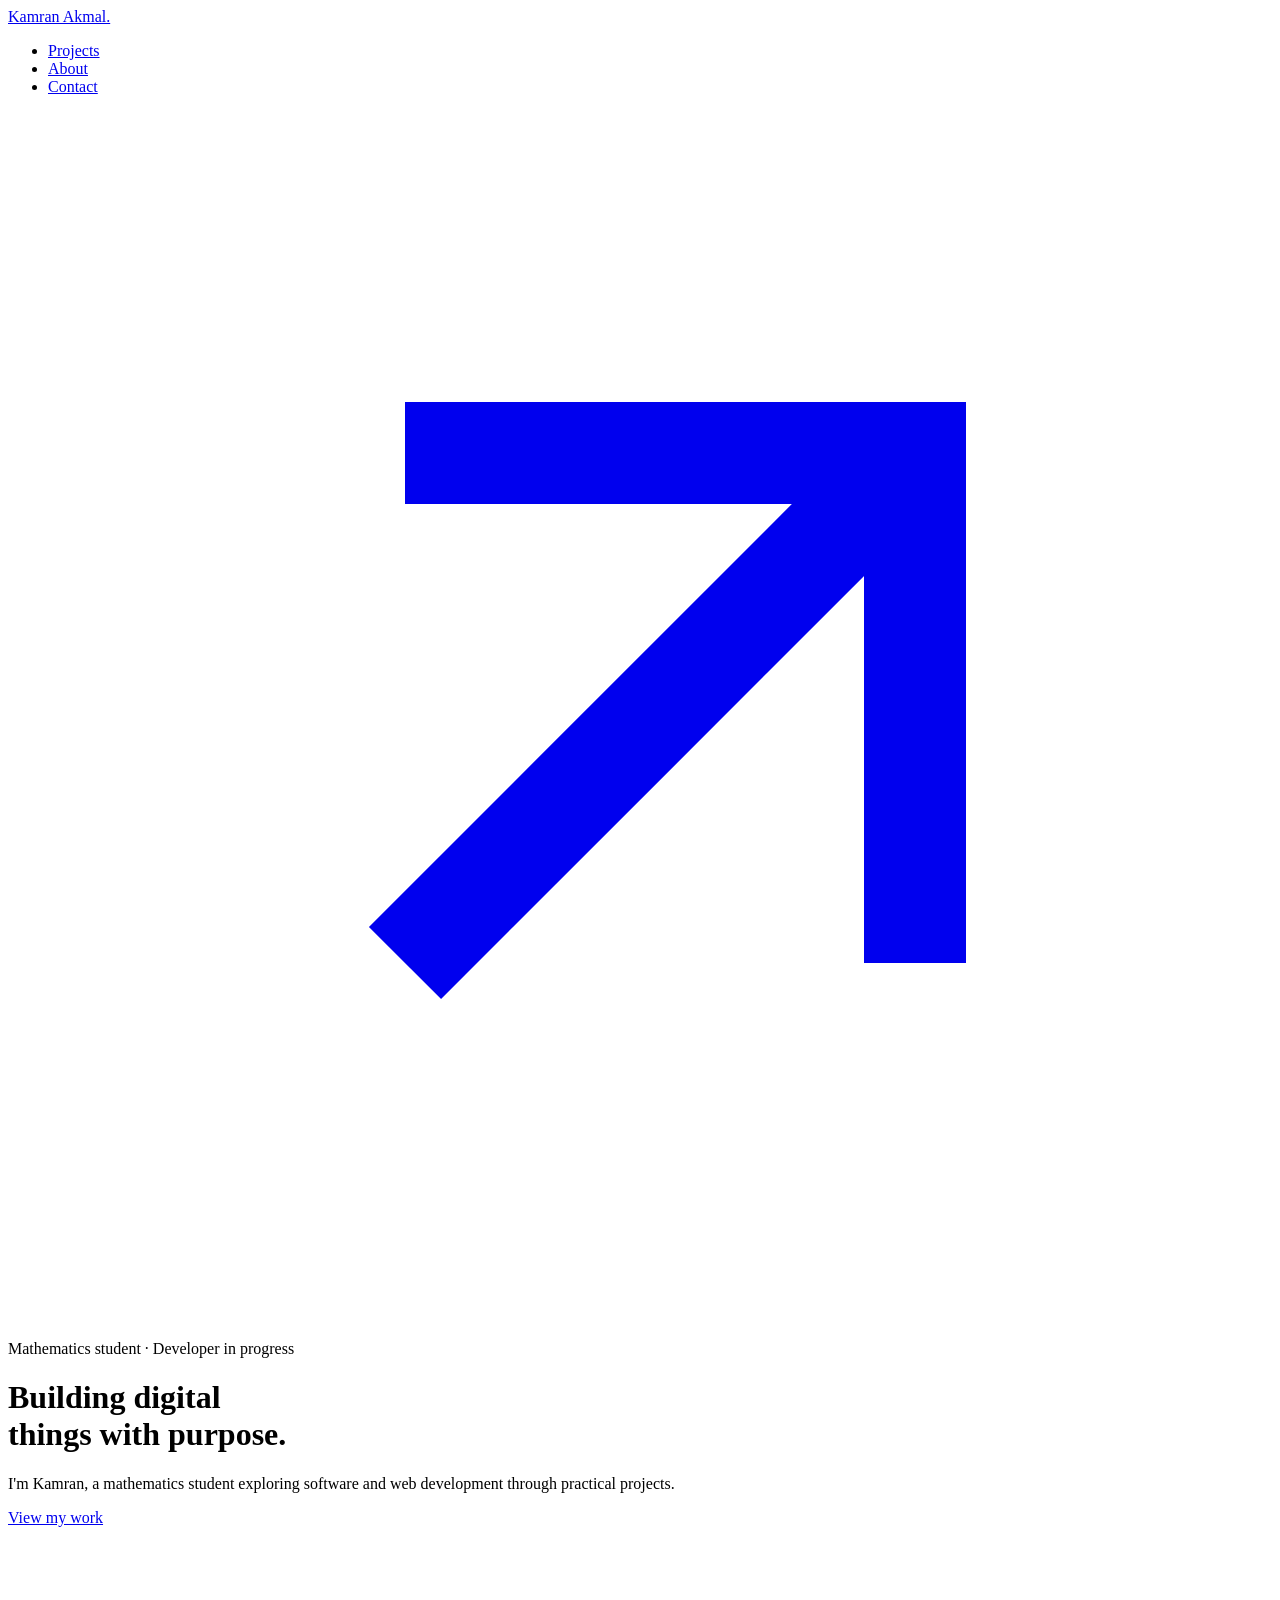
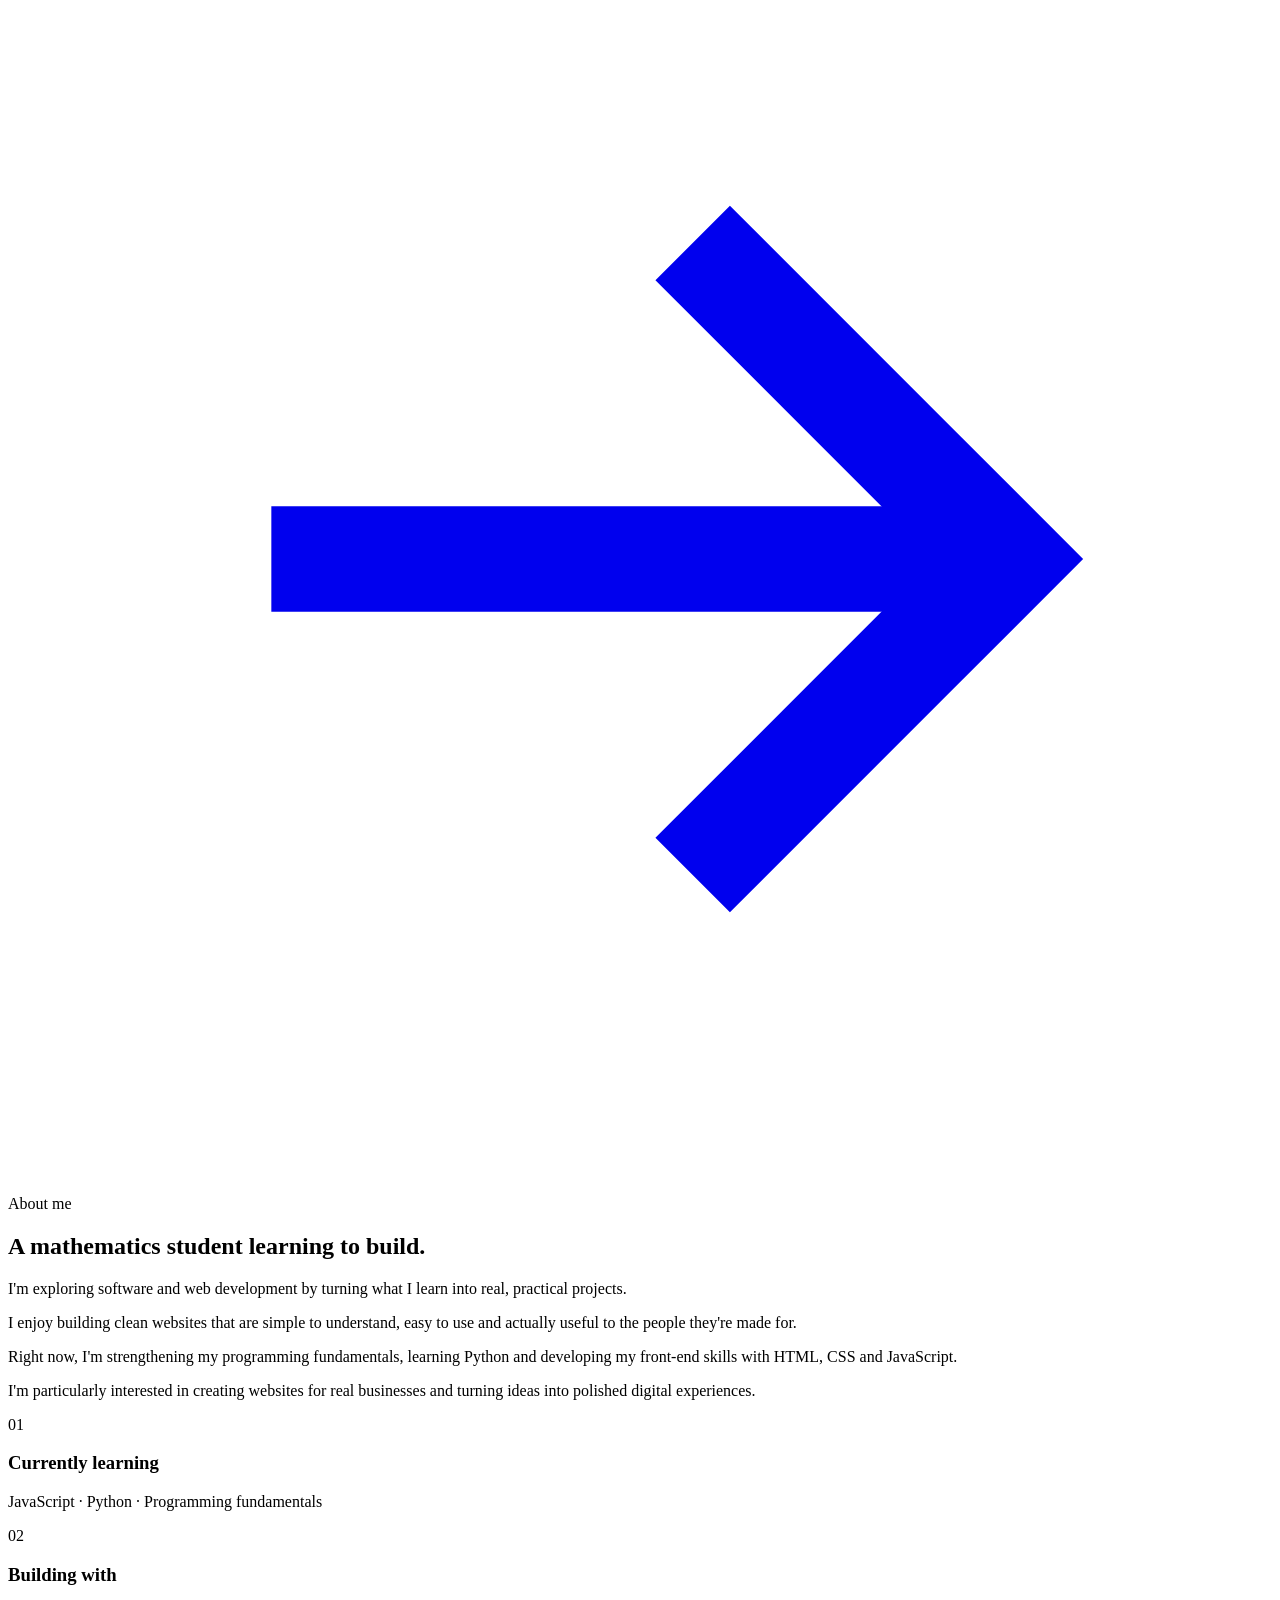
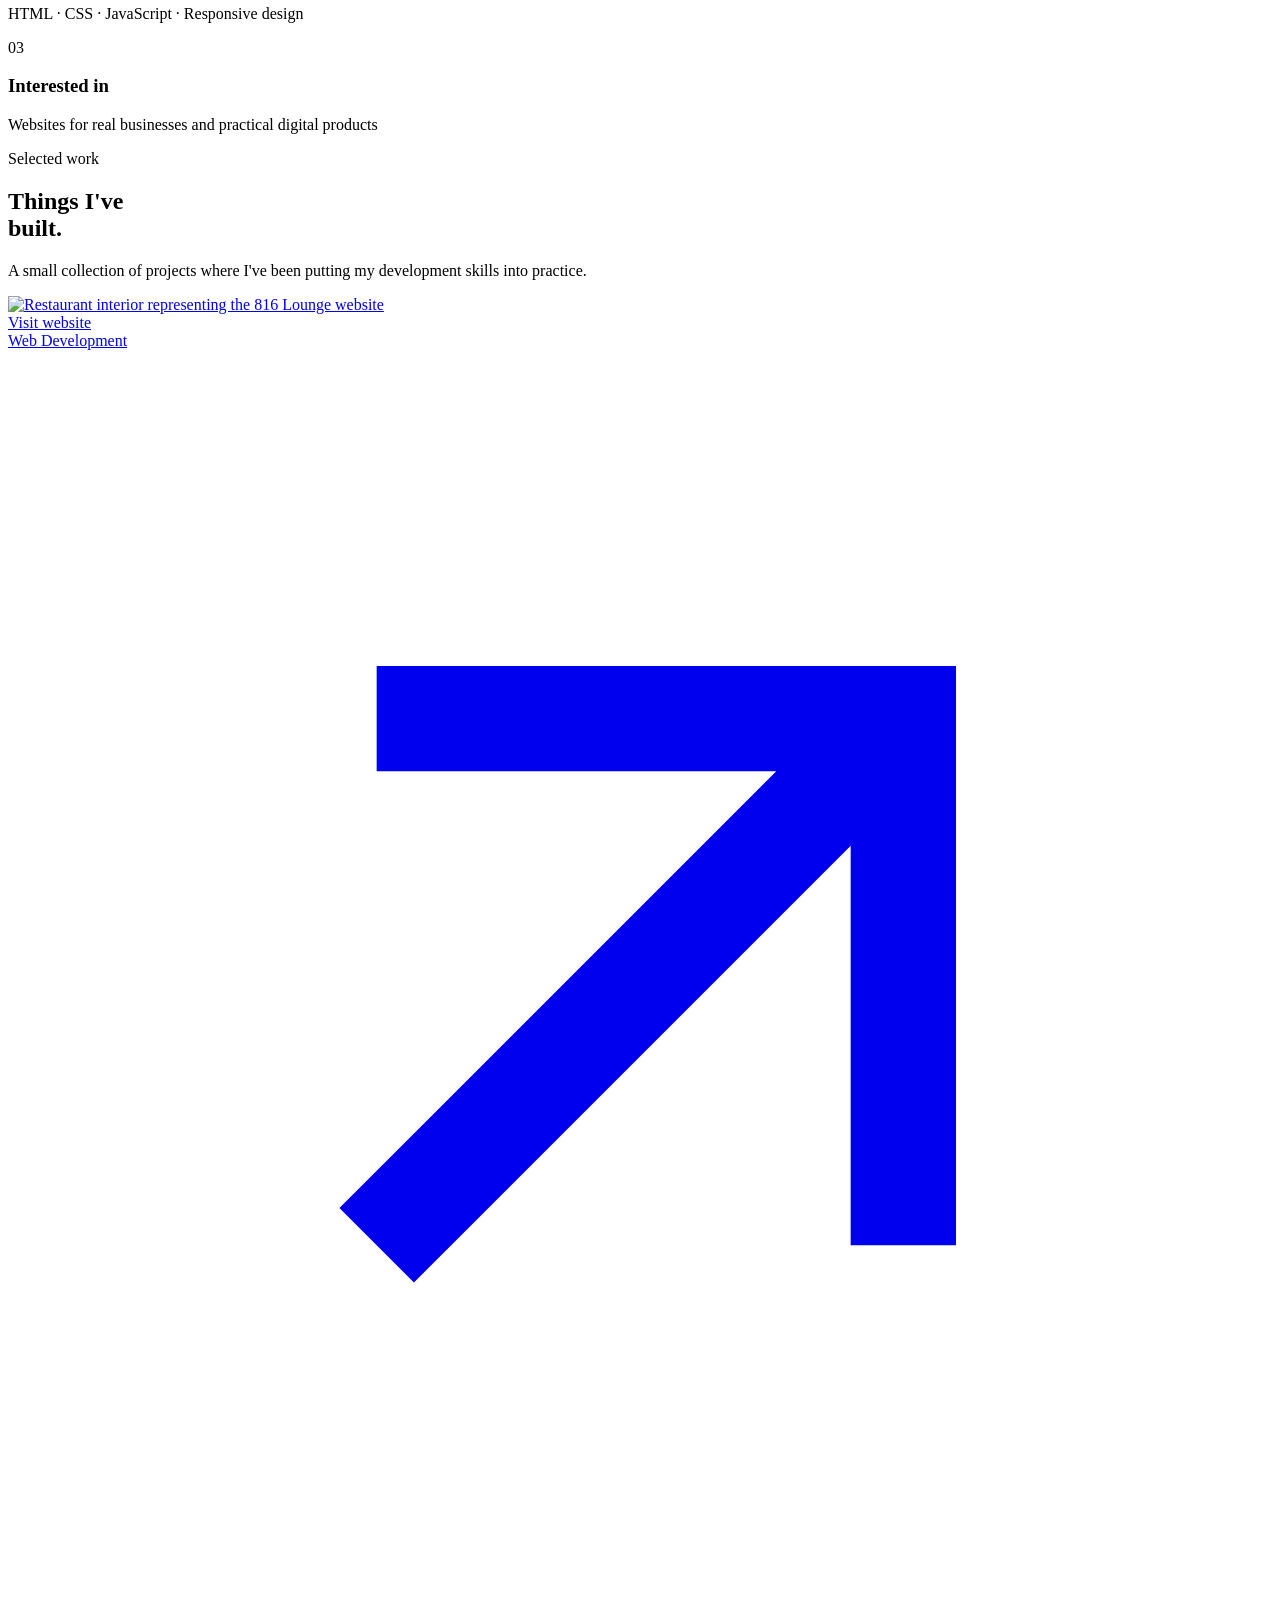
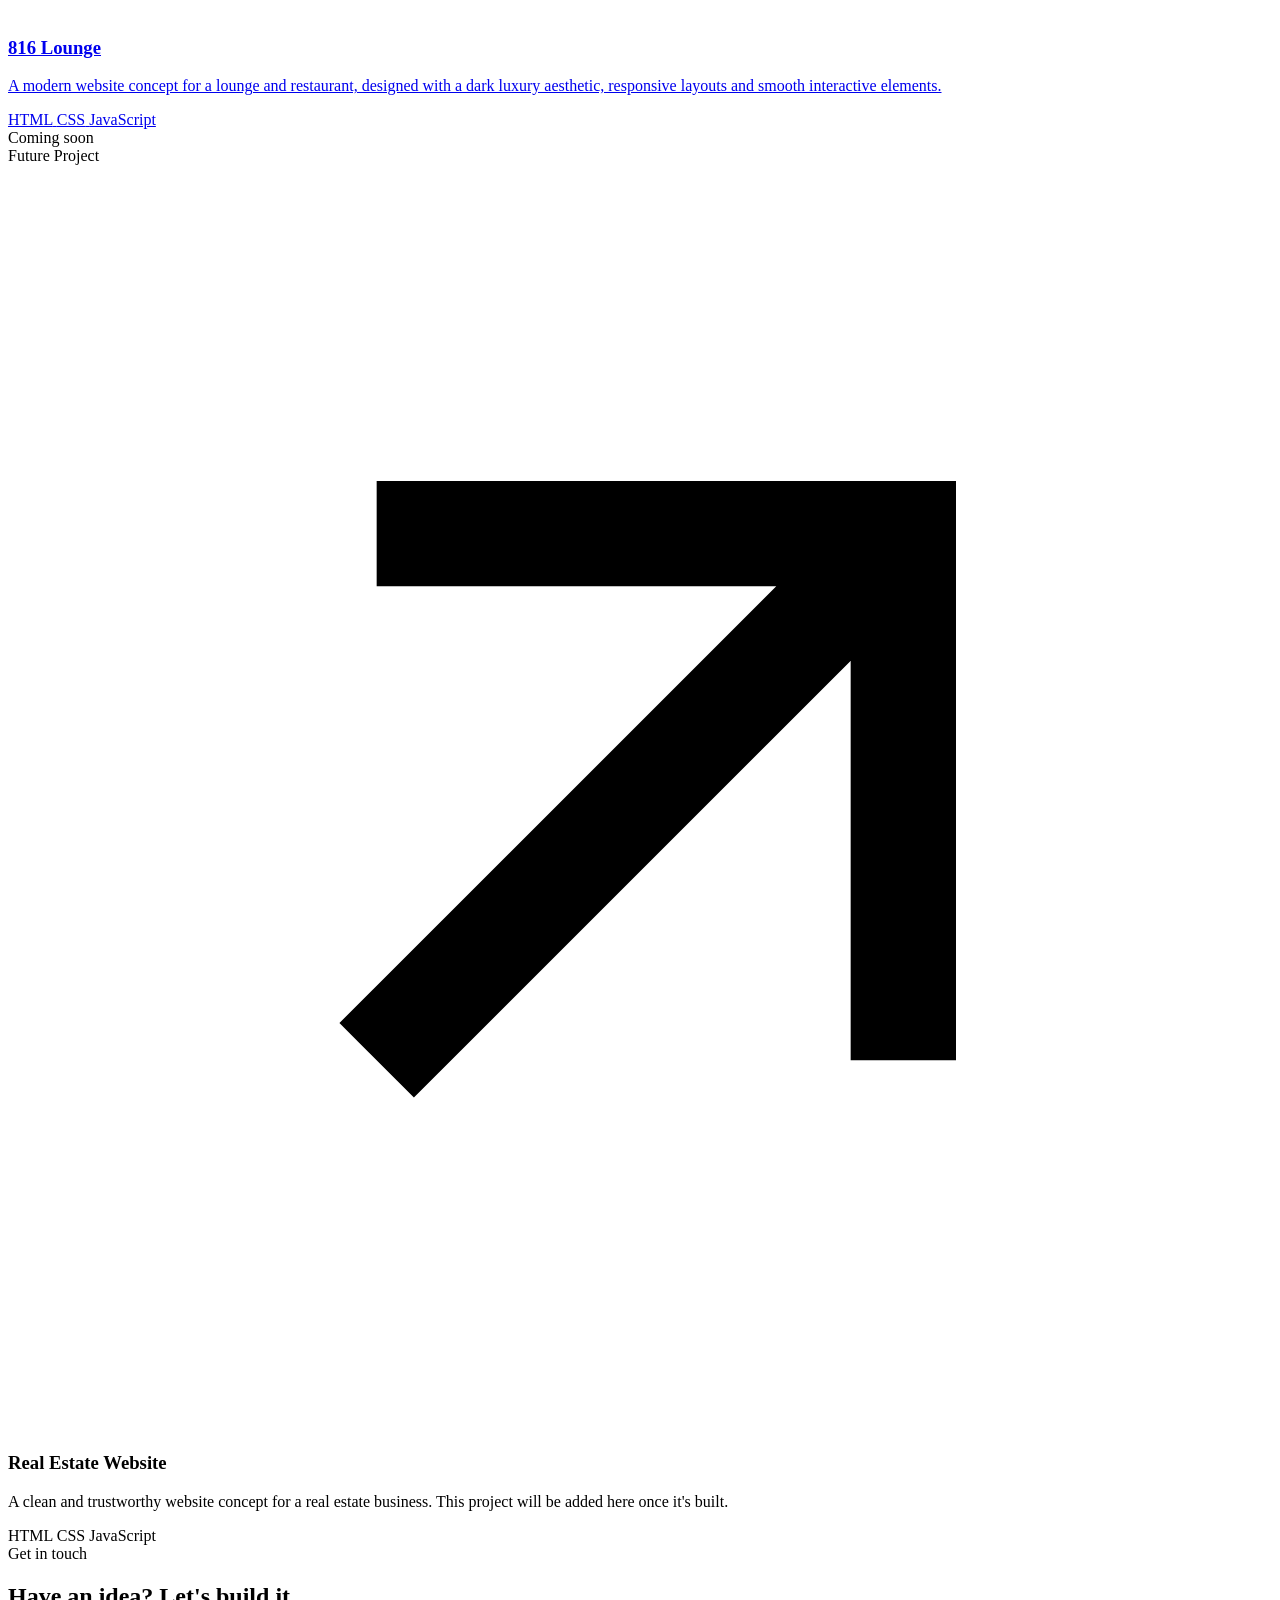
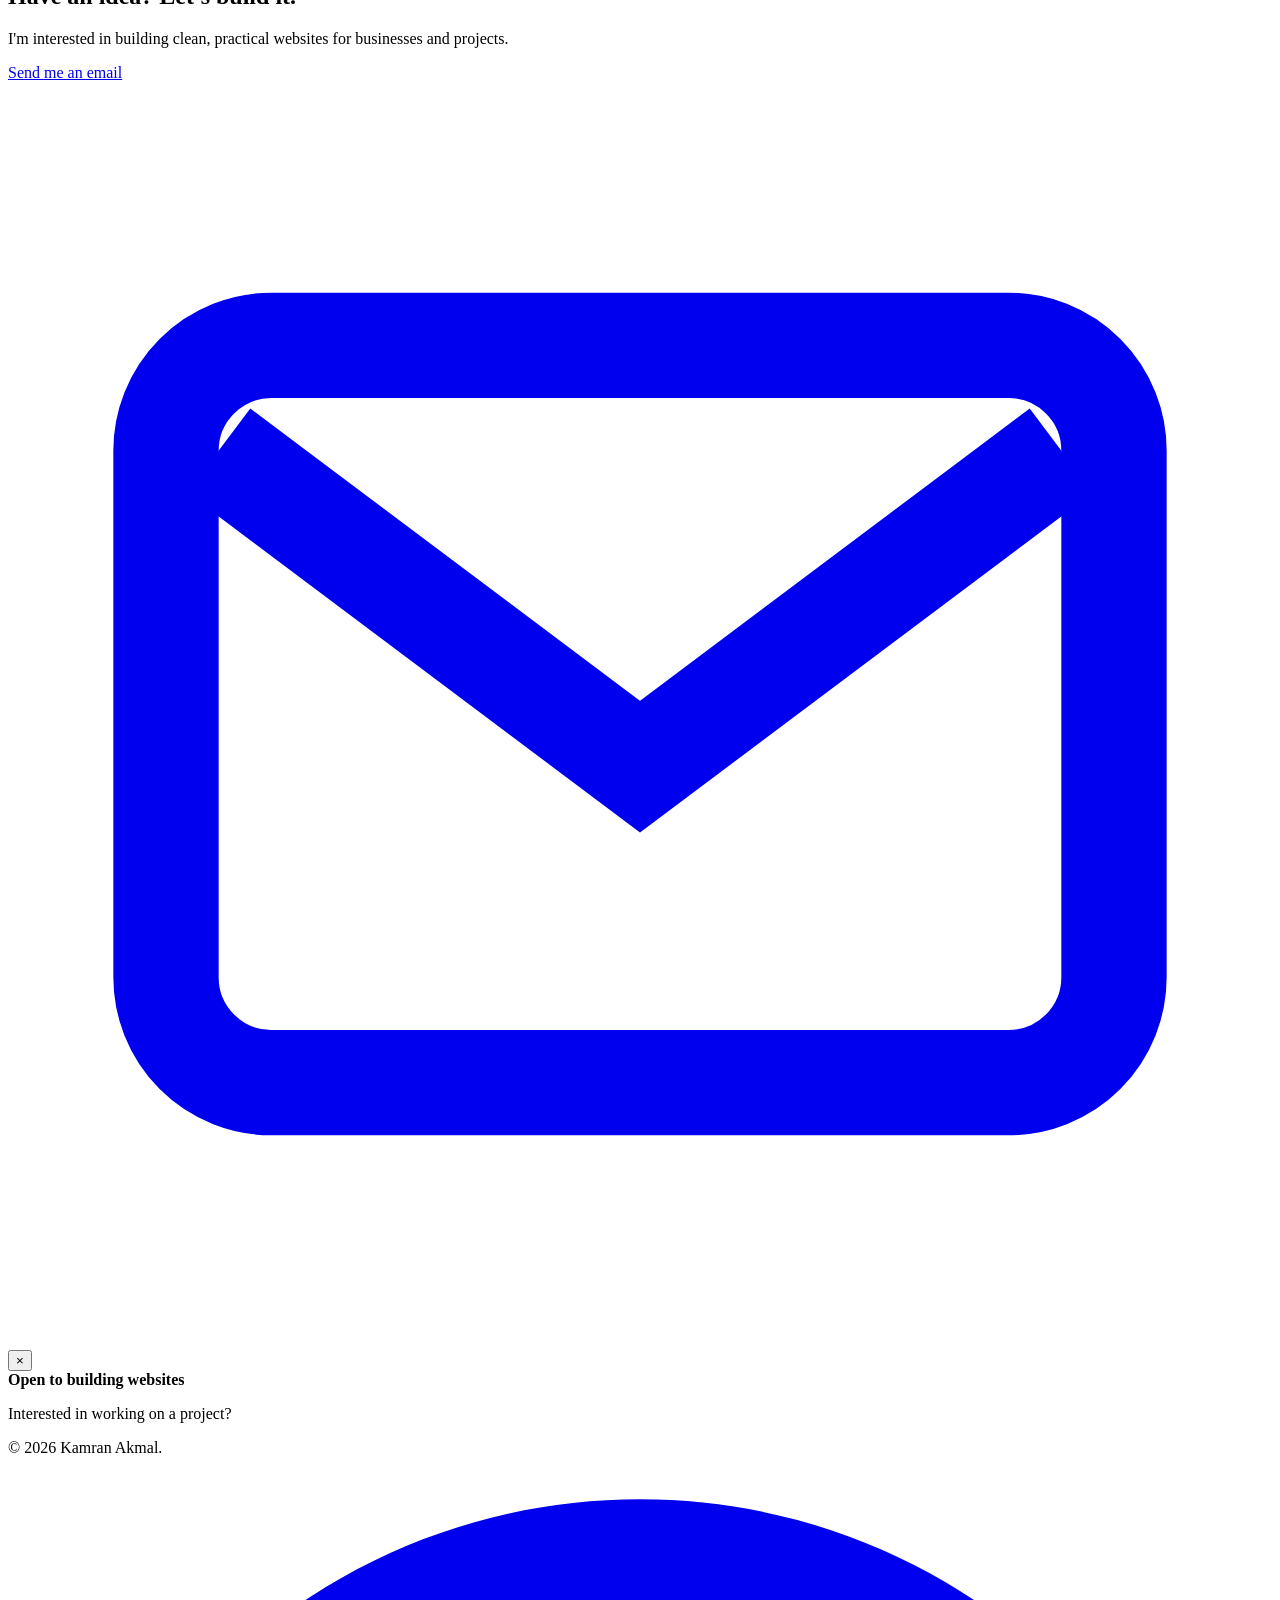
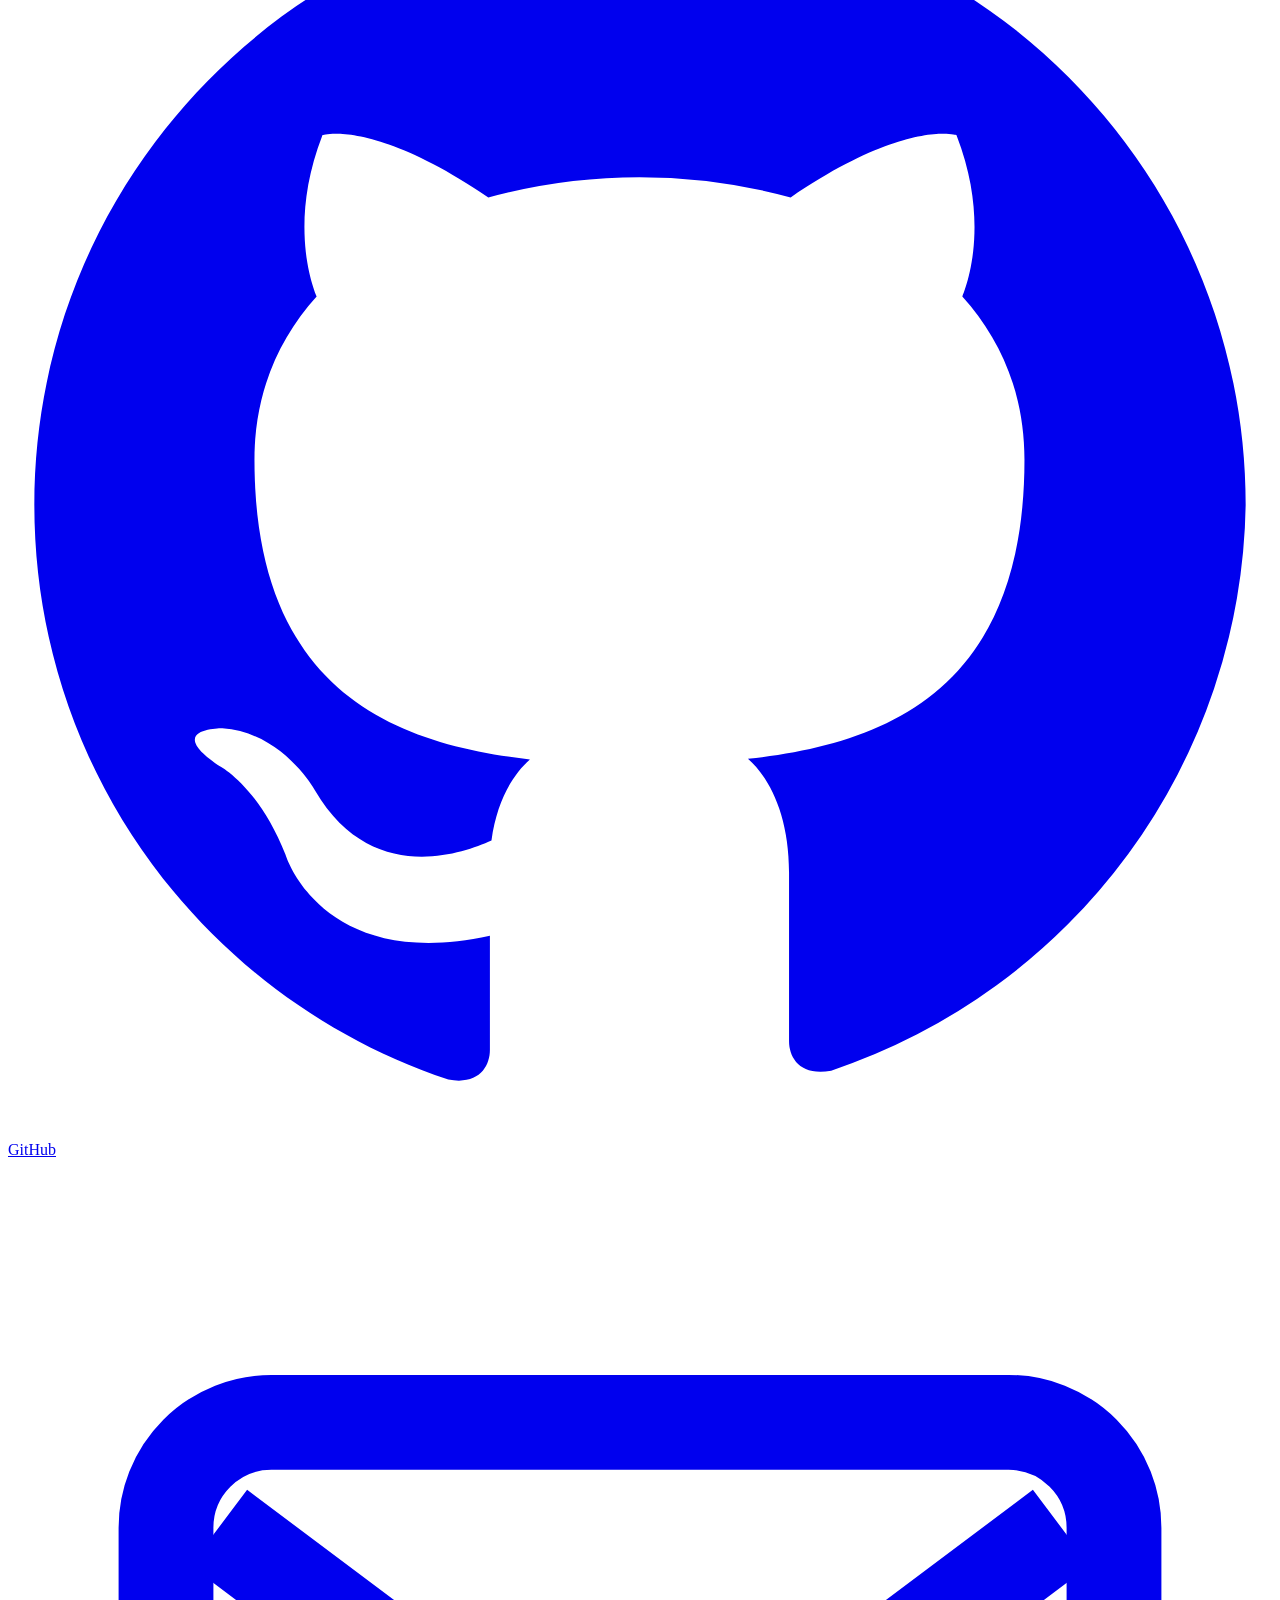
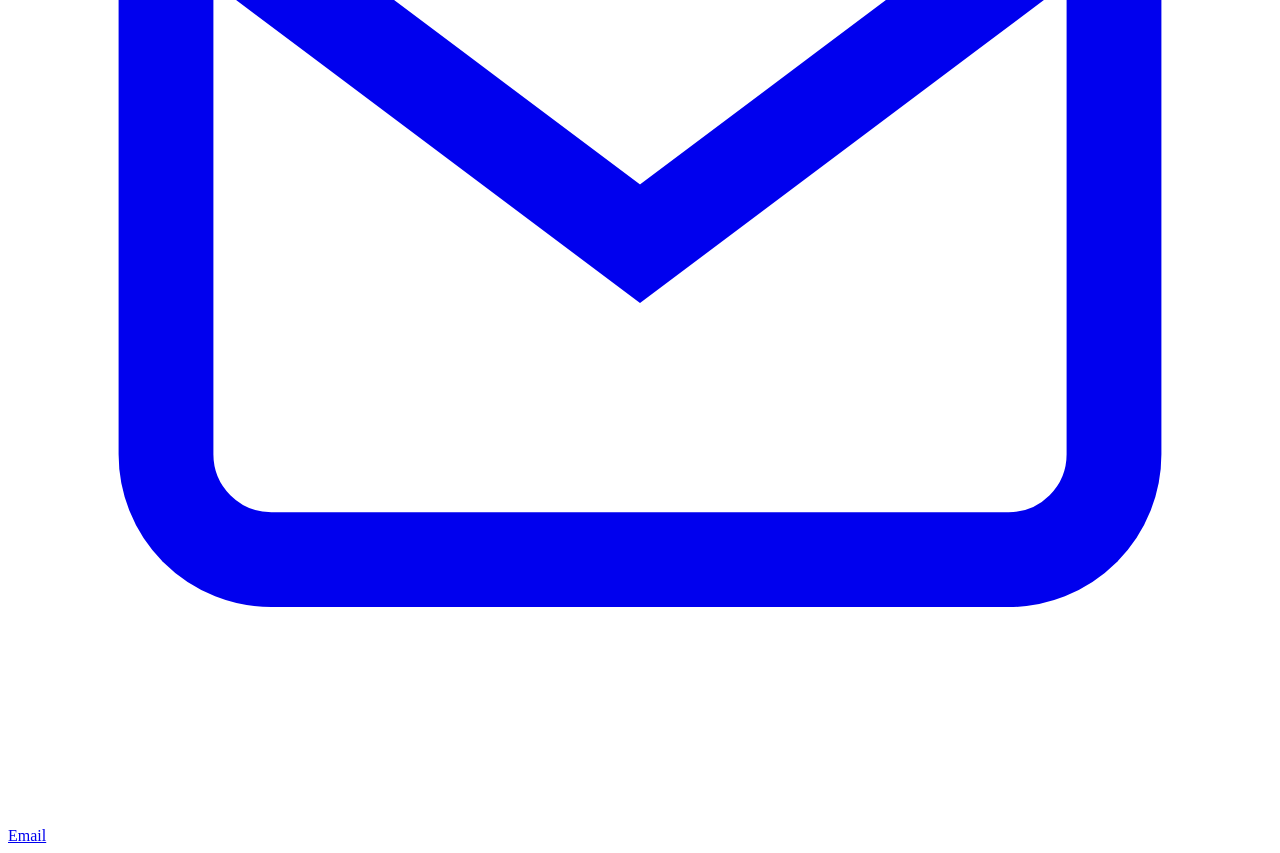
==== index.html @ 6fd3bbee "Add initial HTML structure for portfolio website" ====
<!DOCTYPE html>
<html lang="en">

<head>
  <meta charset="UTF-8">
  <meta name="viewport" content="width=device-width, initial-scale=1.0">

  <title>Kamran Akmal — Portfolio</title>

  <link rel="stylesheet" href="style.css">
</head>


<body>

  <!-- =========================
       NAVIGATION
  ========================== -->

  <nav class="navbar" id="navbar">

    <div class="nav-inner">

      <a href="#home" class="logo">
        Kamran Akmal.
      </a>

      <ul class="nav-links">

        <li>
          <a href="#projects">Projects</a>
        </li>

        <li>
          <a href="#about">About</a>
        </li>

        <li>
          <a href="#contact">
            Contact

            <svg viewBox="0 0 24 24" fill="none"
                 stroke="currentColor"
                 stroke-width="2">
              <path d="M7 17L17 7M7 7h10v10"/>
            </svg>

          </a>
        </li>

      </ul>
    
    </div>

  </nav>


  <!-- =========================
       HERO
  ========================== -->

  <header class="hero" id="home">

    <div class="hero-background"></div>

    <div class="hero-overlay"></div>

    <div class="hero-content">

      <div class="hero-eyebrow">

        <span class="status-dot"></span>

        Mathematics student · Developer in progress

      </div>


      <h1>
        Building digital<br>
        <span>things with purpose.</span>
      </h1>


      <p class="hero-subtitle">
        I'm Kamran, a mathematics student exploring software
        and web development through practical projects.
      </p>


      <a href="#projects" class="hero-button">

        View my work

        <svg viewBox="0 0 24 24"
             fill="none"
             stroke="currentColor"
             stroke-width="2">

          <path d="M5 12h14"/>
          <path d="M13 6l6 6-6 6"/>

        </svg>

      </a>

    </div>

  </header>


  <!-- =========================
       MAIN
  ========================== -->

  <main>


    <!-- =========================
         ABOUT
    ========================== -->

    <section class="about-section" id="about">

      <div class="section-label reveal">
        About me
      </div>


      <div class="about-layout">


        <div class="about-heading reveal">

          <h2>
            A mathematics student
            <span>learning to build.</span>
          </h2>

        </div>


        <div class="about-content reveal">

          <p class="about-intro">
            I'm exploring software and web development by
            turning what I learn into real, practical projects.
          </p>

          <p>
            I enjoy building clean websites that are simple to
            understand, easy to use and actually useful to the
            people they're made for.
          </p>

          <p>
            Right now, I'm strengthening my programming
            fundamentals, learning Python and developing my
            front-end skills with HTML, CSS and JavaScript.
          </p>

          <p>
            I'm particularly interested in creating websites
            for real businesses and turning ideas into polished
            digital experiences.
          </p>

        </div>

      </div>


      <!-- ABOUT CARDS -->

      <div class="about-cards">


        <div class="about-card reveal">

          <span class="about-card-number">
            01
          </span>

          <h3>
            Currently learning
          </h3>

          <p>
            JavaScript · Python · Programming fundamentals
          </p>

        </div>


        <div class="about-card reveal">

          <span class="about-card-number">
            02
          </span>

          <h3>
            Building with
          </h3>

          <p>
            HTML · CSS · JavaScript · Responsive design
          </p>

        </div>


        <div class="about-card reveal">

          <span class="about-card-number">
            03
          </span>

          <h3>
            Interested in
          </h3>

          <p>
            Websites for real businesses and practical digital products
          </p>

        </div>


      </div>

    </section>


    <!-- =========================
         PROJECTS
    ========================== -->

    <section class="section projects-section" id="projects">


      <div class="section-header reveal">

        <div>

          <div class="section-label">
            Selected work
          </div>

          <h2 class="section-title">
            Things I've<br>
            built.
          </h2>

        </div>


        <p class="section-description">
          A small collection of projects where I've been
          putting my development skills into practice.
        </p>

      </div>


      <div class="projects">


        <!-- PROJECT 1 -->

        <a
          href="https://816lounge.netlify.app/"
          class="project-card reveal"
          target="_blank"
          rel="noopener noreferrer"
        >

          <div class="project-image">

            <img
              src="https://images.unsplash.com/photo-1514933651103-005eec06c04b?auto=format&fit=crop&w=1400&q=85"
              alt="Restaurant interior representing the 816 Lounge website"
            >

            <div class="project-image-overlay">
              Visit website
            </div>

          </div>


          <div class="project-content">


            <div class="project-top">

              <span class="project-category">
                Web Development
              </span>


              <span class="project-arrow">

                <svg viewBox="0 0 24 24"
                     fill="none"
                     stroke="currentColor"
                     stroke-width="2">

                  <path d="M7 17L17 7M7 7h10v10"/>

                </svg>

              </span>

            </div>


            <h3 class="project-title">
              816 Lounge
            </h3>


            <p class="project-description">
              A modern website concept for a lounge and restaurant,
              designed with a dark luxury aesthetic, responsive
              layouts and smooth interactive elements.
            </p>


            <div class="project-tech">

              <span>HTML</span>
              <span>CSS</span>
              <span>JavaScript</span>

            </div>

          </div>

        </a>


        <!-- PROJECT 2 -->

        <div class="project-card project-placeholder reveal">


          <div class="project-image placeholder-image">

            <div class="coming-soon">

              <span class="coming-soon-dot"></span>

              Coming soon

            </div>

          </div>


          <div class="project-content">


            <div class="project-top">

              <span class="project-category">
                Future Project
              </span>


              <span class="project-arrow muted-arrow">

                <svg viewBox="0 0 24 24"
                     fill="none"
                     stroke="currentColor"
                     stroke-width="2">

                  <path d="M7 17L17 7M7 7h10v10"/>

                </svg>

              </span>

            </div>


            <h3 class="project-title">
              Real Estate Website
            </h3>


            <p class="project-description">
              A clean and trustworthy website concept for a
              real estate business. This project will be added
              here once it's built.
            </p>


            <div class="project-tech">

              <span>HTML</span>
              <span>CSS</span>
              <span>JavaScript</span>

            </div>

          </div>

        </div>


      </div>

    </section>


    <!-- =========================
         CONTACT
    ========================== -->

    <section class="contact-section reveal" id="contact">

      <div class="section-label">
        Get in touch
      </div>


      <h2>
        Have an idea?
        <span>Let's build it.</span>
      </h2>


      <p>
        I'm interested in building clean, practical websites
        for businesses and projects.
      </p>


      <a
        href="mailto:scholarsigma@gmail.com"
        class="contact-button"
      >

        Send me an email

        <svg viewBox="0 0 24 24"
             fill="none"
             stroke="currentColor"
             stroke-width="2">

          <rect x="3" y="5" width="18" height="14" rx="2"/>
          <path d="m4 7 8 6 8-6"/>

        </svg>

      </a>

    </section>


  </main>


  <!-- =========================
       AVAILABILITY POPUP
  ========================== -->

  <div class="availability-popup" id="availabilityPopup">

    <button
      class="popup-close"
      id="popupClose"
      aria-label="Close"
    >
      ×
    </button>


    <div class="popup-dot"></div>


    <div>

      <strong>
        Open to building websites
      </strong>

      <p>
        Interested in working on a project?
      </p>

    </div>

  </div>


  <!-- =========================
       FOOTER
  ========================== -->

  <footer>

    <div class="footer-inner">

      <p>
        © 2026 Kamran Akmal.
      </p>


      <div class="social-links">


        <a
          href="https://github.com/knmrnm"
          target="_blank"
          rel="noopener noreferrer"
        >

          <svg viewBox="0 0 24 24"
               fill="currentColor">

            <path d="M12 .5C5.65.5.5 5.65.5 12c0 5.08 3.29 9.39 7.86 10.91.58.11.79-.25.79-.56v-2.17c-3.2.7-3.88-1.54-3.88-1.54-.53-1.34-1.28-1.7-1.28-1.7-1.04-.71.08-.7.08-.7 1.15.08 1.76 1.18 1.76 1.18 1.03 1.76 2.69 1.25 3.35.95.1-.74.4-1.25.73-1.54-2.55-.29-5.23-1.28-5.23-5.69 0-1.26.45-2.29 1.18-3.1-.12-.29-.51-1.47.11-3.06 0 0 .96-.31 3.15 1.18a10.9 10.9 0 0 1 5.74 0c2.19-1.49 3.15-1.18 3.15-1.18.62 1.59.23 2.77.11 3.06.73.81 1.18 1.84 1.18 3.1 0 4.42-2.69 5.4-5.25 5.68.41.36.78 1.07.78 2.16v3.2c0 .31.21.67.8.56A11.52 11.52 0 0 0 23.5 12C23.5 5.65 18.35.5 12 .5Z"/>

          </svg>

          GitHub

        </a>


        <a href="mailto:scholarsigma@gmail.com">

          <svg viewBox="0 0 24 24"
               fill="none"
               stroke="currentColor"
               stroke-width="1.8">

            <rect x="3" y="5" width="18" height="14" rx="2"/>
            <path d="m4 7 8 6 8-6"/>

          </svg>

          Email

        </a>


      </div>

    </div>

  </footer>


  <script src="script.js"></script>

</body>
</html>
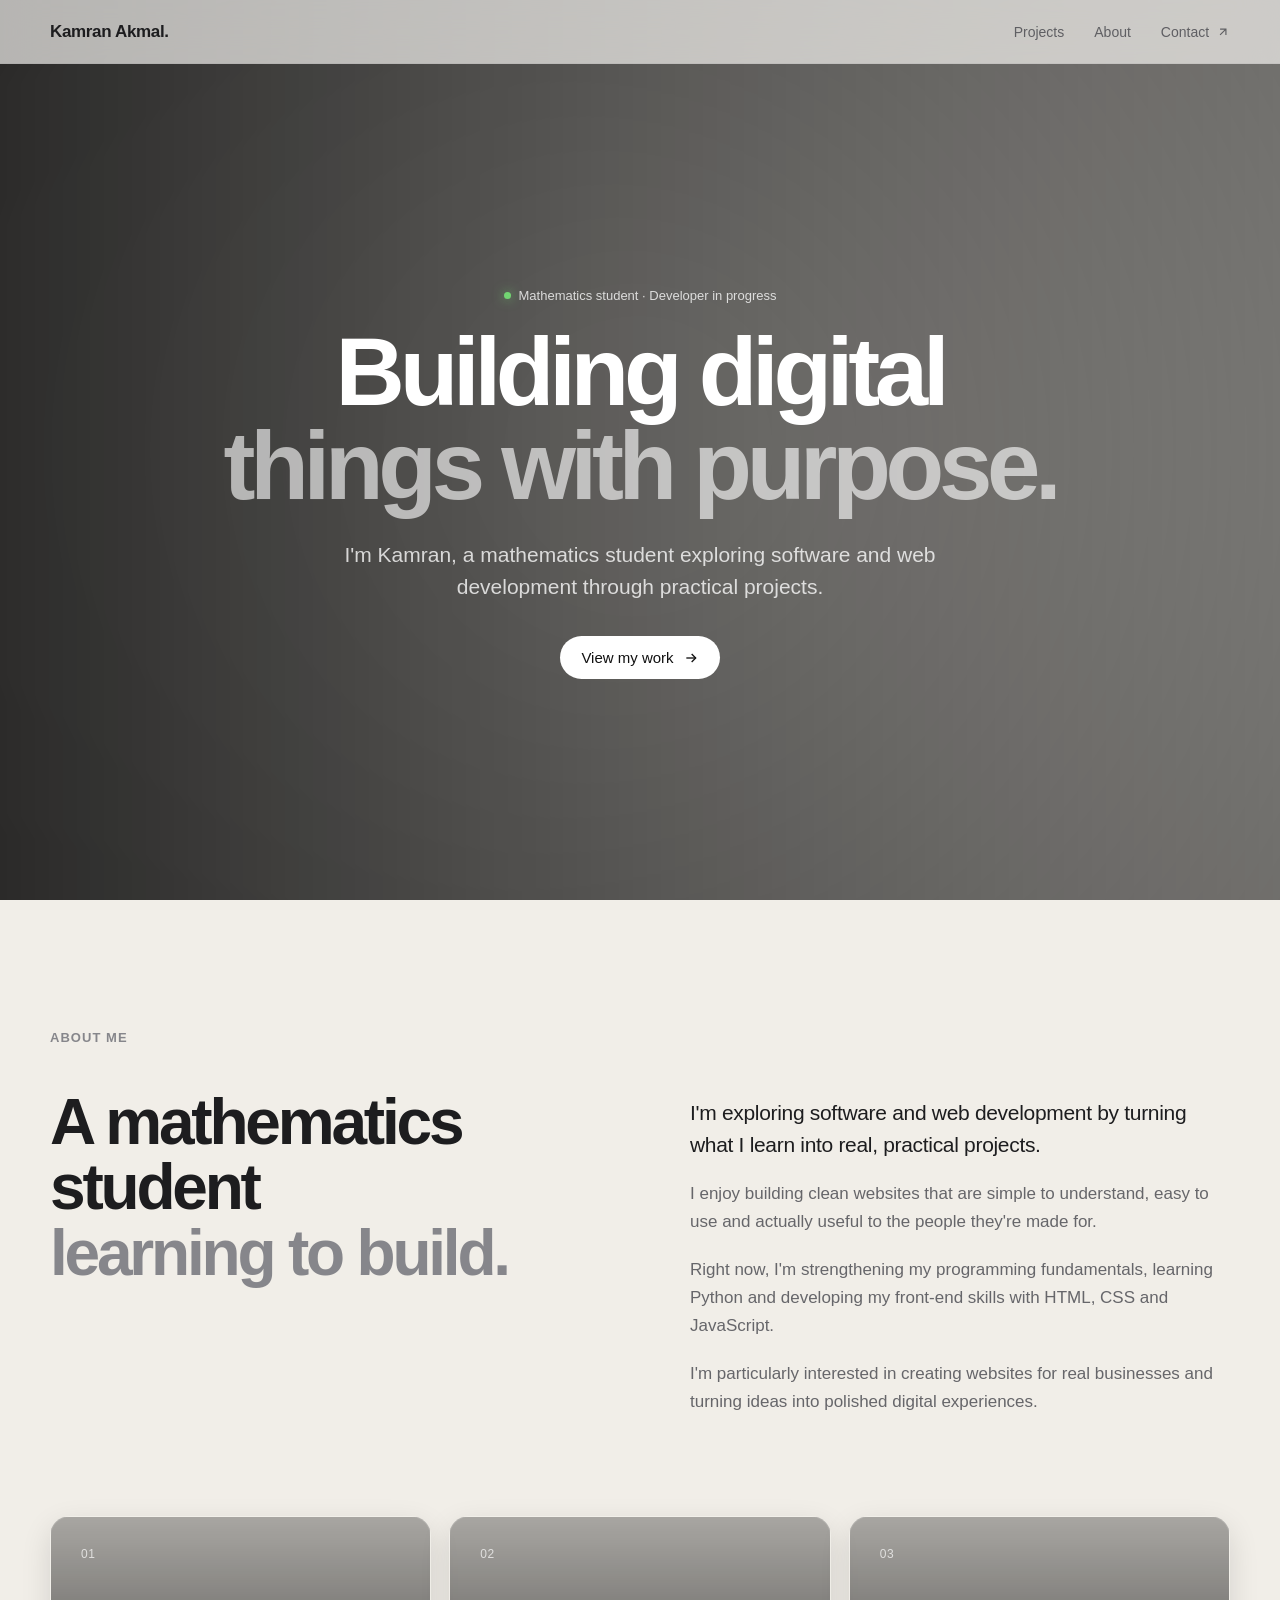
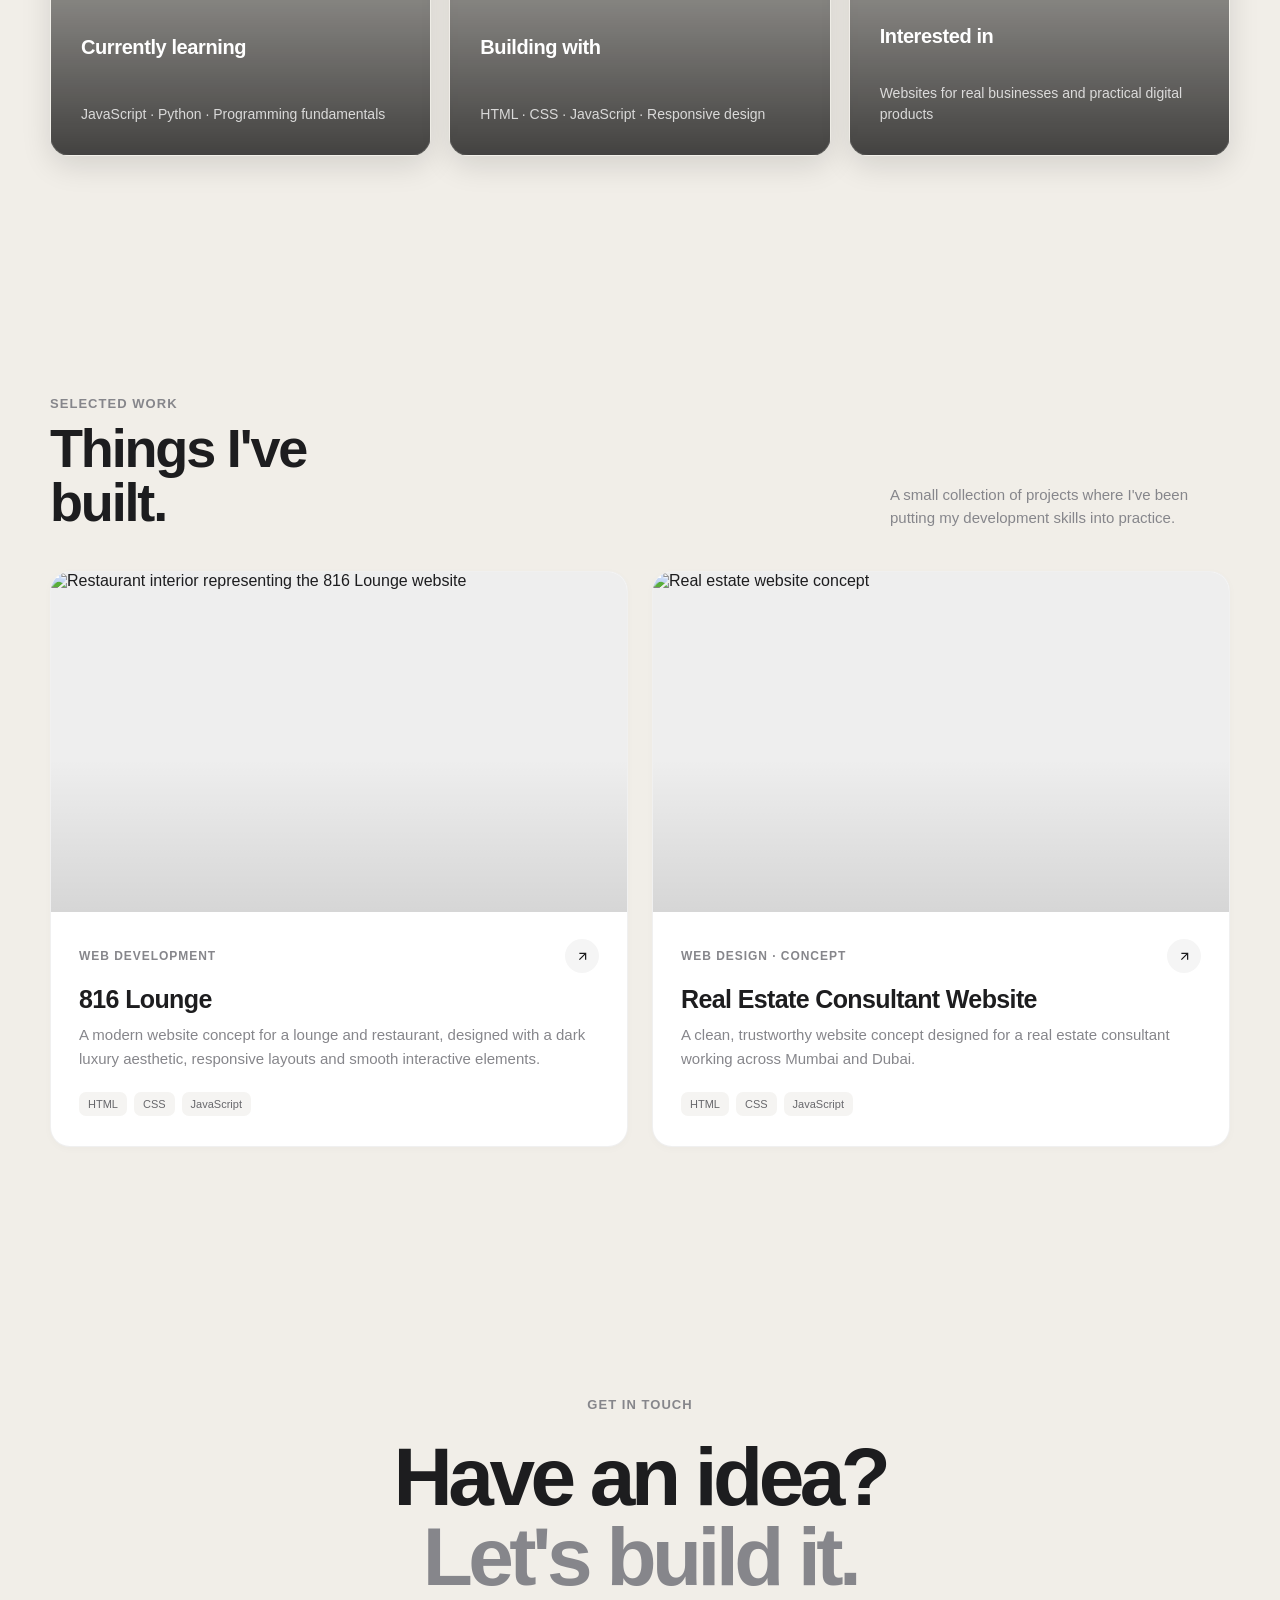
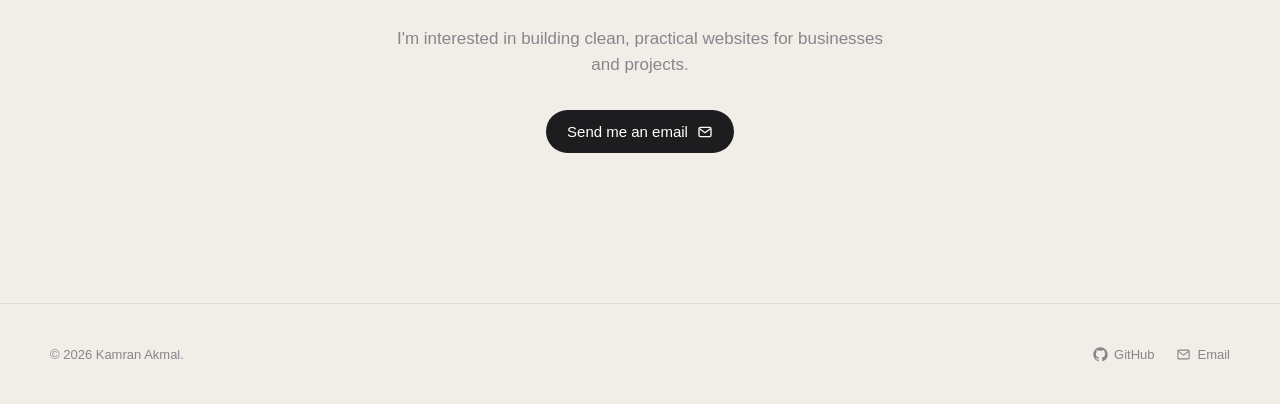
==== commit e948d8f5: "Update real estate project card details" ====
--- a/index.html
+++ b/index.html
@@ -340,75 +340,60 @@
 
 
         <!-- PROJECT 2 -->
-
-        <div class="project-card project-placeholder reveal">
-
-
-          <div class="project-image placeholder-image">
-
-            <div class="coming-soon">
-
-              <span class="coming-soon-dot"></span>
-
-              Coming soon
-
-            </div>
-
-          </div>
-
-
-          <div class="project-content">
-
-
-            <div class="project-top">
-
-              <span class="project-category">
-                Future Project
-              </span>
-
-
-              <span class="project-arrow muted-arrow">
-
+              <div class="project-card reveal">
+
+    <div class="project-image">
+        <img
+            src="YOUR-REAL-ESTATE-PREVIEW-IMAGE.jpg"
+            alt="Real estate website concept"
+        >
+    </div>
+
+    <div class="project-content">
+
+        <div class="project-top">
+
+            <span class="project-category">
+                Web Design · Concept
+            </span>
+
+            <a
+                href="https://YOUR-REAL-ESTATE-SITE-LINK"
+                class="project-arrow"
+                target="_blank"
+                rel="noopener"
+                aria-label="View real estate website"
+            >
                 <svg viewBox="0 0 24 24"
                      fill="none"
                      stroke="currentColor"
                      stroke-width="2">
 
-                  <path d="M7 17L17 7M7 7h10v10"/>
+                    <path d="M7 17L17 7M7 7h10v10"/>
 
                 </svg>
-
-              </span>
-
-            </div>
-
-
-            <h3 class="project-title">
-              Real Estate Website
-            </h3>
-
-
-            <p class="project-description">
-              A clean and trustworthy website concept for a
-              real estate business. This project will be added
-              here once it's built.
-            </p>
-
-
-            <div class="project-tech">
-
-              <span>HTML</span>
-              <span>CSS</span>
-              <span>JavaScript</span>
-
-            </div>
-
-          </div>
-
-        </div>
-
-
-      </div>
+            </a>
+
+        </div>
+
+        <h3 class="project-title">
+            Real Estate Consultant Website
+        </h3>
+
+        <p class="project-description">
+            A clean, trustworthy website concept designed for
+            a real estate consultant working across Mumbai and Dubai.
+        </p>
+
+        <div class="project-tech">
+            <span>HTML</span>
+            <span>CSS</span>
+            <span>JavaScript</span>
+        </div>
+
+    </div>
+
+</div>
 
     </section>
 
--- a/style.css
+++ b/style.css
@@ -0,0 +1,1344 @@
+* {
+  margin: 0;
+  padding: 0;
+  box-sizing: border-box;
+}
+
+html {
+  scroll-behavior: smooth;
+}
+
+body {
+  background: #f1eee8;
+  color: #1d1d1f;
+  font-family:
+    -apple-system,
+    BlinkMacSystemFont,
+    "SF Pro Display",
+    "SF Pro Text",
+    sans-serif;
+  -webkit-font-smoothing: antialiased;
+  overflow-x: hidden;
+}
+
+a {
+  color: inherit;
+  text-decoration: none;
+}
+
+img {
+  display: block;
+  width: 100%;
+}
+
+:root {
+  --cream: #faf8f5;
+  --white: #ffffff;
+  --black: #1d1d1f;
+  --muted: #86868b;
+  --border: rgba(0, 0, 0, 0.06);
+  --radius: 20px;
+  --max-width: 1180px;
+}
+
+
+/* =========================
+   NAVBAR
+========================= */
+
+.navbar {
+  position: fixed;
+  top: 0;
+  left: 0;
+  width: 100%;
+  height: 64px;
+  z-index: 100;
+
+  background: rgba(250, 248, 245, 0.68);
+
+  backdrop-filter: blur(20px) saturate(180%);
+  -webkit-backdrop-filter: blur(20px) saturate(180%);
+
+  border-bottom: 1px solid rgba(0, 0, 0, 0.04);
+
+  transition:
+    background 0.35s ease,
+    box-shadow 0.35s ease;
+}
+
+.navbar.scrolled {
+  background: rgba(250, 248, 245, 0.88);
+
+  box-shadow:
+    0 4px 20px rgba(0, 0, 0, 0.04);
+}
+
+.nav-inner {
+  width: min(var(--max-width), calc(100% - 40px));
+  height: 100%;
+  margin: auto;
+
+  display: flex;
+  align-items: center;
+  justify-content: space-between;
+}
+
+.logo {
+  font-size: 17px;
+  font-weight: 600;
+  letter-spacing: -0.02em;
+}
+
+.nav-links {
+  display: flex;
+  align-items: center;
+  gap: 30px;
+  list-style: none;
+}
+
+.nav-links a {
+  color: #5f5f63;
+  font-size: 14px;
+  transition: color 0.25s ease;
+}
+
+.nav-links a:hover {
+  color: #000;
+}
+
+.nav-links svg {
+  width: 14px;
+  height: 14px;
+  vertical-align: -2px;
+  margin-left: 3px;
+
+  transition: transform 0.25s ease;
+}
+
+.nav-links a:hover svg {
+  transform: translateX(3px);
+}
+
+
+/* =========================
+   HERO
+========================= */
+
+.hero {
+  min-height: 100vh;
+  min-height: 100svh;
+
+  position: relative;
+
+  display: flex;
+  align-items: center;
+  justify-content: center;
+
+  overflow: hidden;
+
+  color: white;
+}
+
+.hero-background {
+  position: absolute;
+  inset: -5%;
+
+  background-image:
+    url("https://images.unsplash.com/photo-1555215695-3004980ad54e?auto=format&fit=crop&w=2200&q=90");
+
+  background-size: cover;
+  background-position: center;
+
+  transform: scale(1.05);
+
+  will-change: transform;
+}
+
+.hero-overlay {
+  position: absolute;
+  inset: 0;
+  z-index: 1;
+
+  background: linear-gradient(
+    90deg,
+    rgba(0, 0, 0, 0.78),
+    rgba(0, 0, 0, 0.42)
+);
+}
+
+.hero-overlay::after {
+  content: "";
+  position: absolute;
+  inset: 0;
+
+  background:
+    radial-gradient(
+      circle at center,
+      transparent 15%,
+      rgba(0, 0, 0, 0.20) 100%
+    );
+}
+
+.hero-content {
+  position: relative;
+  z-index: 2;
+
+  width: min(900px, calc(100% - 40px));
+
+  text-align: center;
+
+  padding-top: 64px;
+
+  animation:
+    hero-enter 1.1s cubic-bezier(.2,.8,.2,1) both;
+}
+
+.hero-eyebrow {
+  display: inline-flex;
+  align-items: center;
+  gap: 8px;
+
+  margin-bottom: 22px;
+
+  font-size: 13px;
+  font-weight: 500;
+
+  color: rgba(255,255,255,0.78);
+}
+
+.status-dot {
+  width: 7px;
+  height: 7px;
+
+  border-radius: 50%;
+
+  background: #72d572;
+
+  box-shadow:
+    0 0 12px rgba(114,213,114,0.8);
+
+  animation: pulse 2s ease-in-out infinite;
+}
+
+.hero h1 {
+  font-size: clamp(54px, 8vw, 96px);
+  line-height: 0.98;
+
+  letter-spacing: -0.055em;
+
+  font-weight: 600;
+
+  margin-bottom: 26px;
+}
+
+.hero h1 span {
+  color: rgba(255,255,255,0.62);
+}
+
+.hero-subtitle {
+  max-width: 600px;
+
+  margin: 0 auto 34px;
+
+  font-size: clamp(17px, 2vw, 21px);
+
+  line-height: 1.5;
+
+  color: rgba(255,255,255,0.78);
+}
+
+.hero-button {
+  display: inline-flex;
+  align-items: center;
+  gap: 9px;
+
+  padding: 13px 21px;
+
+  color: #111;
+  background: #fff;
+
+  border-radius: 999px;
+
+  font-size: 15px;
+  font-weight: 500;
+
+  transition:
+    transform 0.3s ease,
+    box-shadow 0.3s ease,
+    background 0.3s ease;
+}
+
+.hero-button svg {
+  width: 16px;
+  height: 16px;
+
+  transition: transform 0.3s ease;
+}
+
+.hero-button:hover {
+  transform: translateY(-3px);
+
+  box-shadow:
+    0 12px 35px rgba(0,0,0,0.22);
+
+  background: #f5f5f5;
+}
+
+.hero-button:hover svg {
+  transform: translateX(4px);
+}
+
+
+/* =========================
+   MAIN
+========================= */
+
+main {
+  width: min(var(--max-width), calc(100% - 40px));
+  margin: auto;
+}
+
+.section {
+  padding: 120px 0;
+}
+
+.section-label {
+  margin-bottom: 10px;
+
+  color: var(--muted);
+
+  font-size: 13px;
+  font-weight: 600;
+
+  text-transform: uppercase;
+  letter-spacing: 0.08em;
+}
+
+.section-header {
+  display: flex;
+  align-items: flex-end;
+  justify-content: space-between;
+
+  margin-bottom: 42px;
+}
+
+.section-title {
+  font-size: clamp(36px, 5vw, 54px);
+
+  line-height: 1;
+
+  letter-spacing: -0.04em;
+
+  font-weight: 600;
+}
+
+.section-description {
+  max-width: 340px;
+
+  color: var(--muted);
+
+  font-size: 15px;
+
+  line-height: 1.5;
+}
+
+
+/* =========================
+   ABOUT
+========================= */
+
+.about-section {
+  padding: 130px 0 120px;
+}
+
+.about-layout {
+  display: grid;
+
+  grid-template-columns: 1fr 1fr;
+
+  gap: 100px;
+
+  margin-top: 45px;
+}
+
+.about-heading h2 {
+  max-width: 560px;
+
+  font-size: clamp(42px, 5vw, 68px);
+
+  line-height: 1.02;
+
+  letter-spacing: -0.05em;
+
+  font-weight: 600;
+}
+
+.about-heading h2 span {
+  display: block;
+
+  color: var(--muted);
+}
+
+.about-content {
+  max-width: 570px;
+
+  padding-top: 7px;
+}
+
+.about-content p {
+  margin-bottom: 20px;
+
+  color: #66666a;
+
+  font-size: 17px;
+
+  line-height: 1.65;
+}
+
+.about-content .about-intro {
+  color: var(--black);
+
+  font-size: 21px;
+
+  line-height: 1.5;
+
+  letter-spacing: -0.015em;
+}
+
+.about-cards {
+  display: grid;
+
+  grid-template-columns: repeat(3, 1fr);
+
+  gap: 18px;
+
+  margin-top: 80px;
+}
+
+.about-card {
+  position: relative;
+  min-height: 240px;
+
+  padding: 30px;
+
+  display: flex;
+  flex-direction: column;
+  justify-content: space-between;
+
+  overflow: hidden;
+  isolation: isolate;
+
+  color: #fff;
+
+  border: 1px solid rgba(255,255,255,0.12);
+
+  border-radius: var(--radius);
+
+  background-size: cover;
+  background-position: center;
+  background-repeat: no-repeat;
+
+  box-shadow:
+    0 10px 30px rgba(0,0,0,0.12);
+
+  transition:
+    transform 0.45s cubic-bezier(.2,.8,.2,1),
+    box-shadow 0.45s ease;
+}
+
+
+/* =========================
+   CAR IMAGES
+========================= */
+
+.about-card:nth-child(1) {
+  background-image:
+    linear-gradient(
+      rgba(0,0,0,0.30),
+      rgba(0,0,0,0.72)
+    ),
+    url("https://images.unsplash.com/photo-1555215695-3004980ad54e?auto=format&fit=crop&w=1400&q=85");
+}
+
+
+.about-card:nth-child(2) {
+  background-image:
+    linear-gradient(
+      rgba(0,0,0,0.30),
+      rgba(0,0,0,0.72)
+    ),
+    url("https://images.unsplash.com/photo-1606664515524-ed2f786a0bd6?auto=format&fit=crop&w=1400&q=85");
+}
+
+
+.about-card:nth-child(3) {
+  background-image:
+    linear-gradient(
+      rgba(0,0,0,0.30),
+      rgba(0,0,0,0.72)
+    ),
+    url("https://images.unsplash.com/photo-1618843479313-40f8afb4b4d8?auto=format&fit=crop&w=1400&q=85");
+}
+
+
+/* =========================
+   HOVER
+========================= */
+
+.about-card:hover {
+  transform: translateY(-6px);
+
+  box-shadow:
+    0 18px 40px rgba(0,0,0,0.18);
+}
+
+
+/* =========================
+   CARD NUMBER
+========================= */
+
+.about-card-number {
+  display: block;
+
+  margin-bottom: 38px;
+
+  color: rgba(255,255,255,0.70);
+
+  font-size: 12px;
+  font-weight: 500;
+
+  letter-spacing: 0.05em;
+}
+
+
+/* =========================
+   CARD TITLE
+========================= */
+
+.about-card h3 {
+  margin-bottom: 9px;
+
+  color: #fff;
+
+  font-size: 20px;
+  font-weight: 600;
+
+  letter-spacing: -0.02em;
+}
+
+
+/* =========================
+   CARD DESCRIPTION
+========================= */
+
+.about-card p {
+  color: rgba(255,255,255,0.78);
+
+  font-size: 14px;
+
+  line-height: 1.5;
+}
+
+/* =========================
+   PROJECTS
+========================= */
+
+.projects {
+  display: grid;
+
+  grid-template-columns: repeat(2, 1fr);
+
+  gap: 24px;
+}
+
+.project-card {
+  background: var(--white);
+
+  border: 1px solid var(--border);
+
+  border-radius: var(--radius);
+
+  overflow: hidden;
+
+  box-shadow:
+    0 2px 8px rgba(0,0,0,0.025);
+
+  transition:
+    transform 0.45s cubic-bezier(.2,.8,.2,1),
+    box-shadow 0.45s cubic-bezier(.2,.8,.2,1);
+}
+
+.project-card:hover {
+  transform: translateY(-6px);
+
+  box-shadow:
+    0 18px 45px rgba(0,0,0,0.09),
+    0 3px 10px rgba(0,0,0,0.04);
+}
+
+.project-image {
+  position: relative;
+
+  height: 340px;
+
+  overflow: hidden;
+
+  background: #eee;
+}
+
+.project-image img {
+  height: 100%;
+
+  object-fit: cover;
+
+  transition:
+    transform 0.7s cubic-bezier(.2,.8,.2,1);
+}
+
+.project-card:hover .project-image img {
+  transform: scale(1.045);
+}
+
+.project-image::after {
+  content: "";
+
+  position: absolute;
+  inset: 0;
+
+  background:
+    linear-gradient(
+      180deg,
+      transparent 55%,
+      rgba(0,0,0,0.10)
+    );
+
+  pointer-events: none;
+}
+
+.project-image-overlay {
+  position: absolute;
+
+  right: 18px;
+  bottom: 18px;
+
+  z-index: 2;
+
+  padding: 8px 12px;
+
+  color: white;
+
+  background: rgba(0,0,0,0.55);
+
+  backdrop-filter: blur(10px);
+  -webkit-backdrop-filter: blur(10px);
+
+  border-radius: 999px;
+
+  font-size: 12px;
+
+  opacity: 0;
+
+  transform: translateY(6px);
+
+  transition:
+    opacity 0.3s ease,
+    transform 0.3s ease;
+}
+
+.project-card:hover .project-image-overlay {
+  opacity: 1;
+
+  transform: translateY(0);
+}
+
+.project-content {
+  padding: 27px 28px 30px;
+}
+
+.project-top {
+  display: flex;
+
+  align-items: center;
+
+  justify-content: space-between;
+
+  margin-bottom: 12px;
+}
+
+.project-category {
+  color: var(--muted);
+
+  font-size: 12px;
+  font-weight: 600;
+
+  text-transform: uppercase;
+
+  letter-spacing: 0.08em;
+}
+
+.project-arrow {
+  width: 34px;
+  height: 34px;
+
+  display: grid;
+  place-items: center;
+
+  border-radius: 50%;
+
+  background: #f5f5f5;
+
+  transition:
+    background 0.25s ease,
+    transform 0.3s ease;
+}
+
+.project-arrow svg {
+  width: 15px;
+  height: 15px;
+
+  transition:
+    transform 0.3s ease;
+}
+
+.project-card:hover .project-arrow {
+  background: #1d1d1f;
+
+  color: white;
+
+  transform: translateY(-2px);
+}
+
+.project-card:hover .project-arrow svg {
+  transform: translate(2px, -2px);
+}
+
+.project-title {
+  margin-bottom: 9px;
+
+  font-size: 25px;
+
+  letter-spacing: -0.025em;
+
+  font-weight: 600;
+}
+
+.project-description {
+  max-width: 520px;
+
+  color: var(--muted);
+
+  font-size: 15px;
+
+  line-height: 1.55;
+}
+
+.project-tech {
+  display: flex;
+
+  flex-wrap: wrap;
+
+  gap: 7px;
+
+  margin-top: 22px;
+}
+
+.project-tech span {
+  padding: 6px 9px;
+
+  background: #f5f4f2;
+
+  border-radius: 7px;
+
+  color: #68686c;
+
+  font-size: 11px;
+
+  font-weight: 500;
+}
+
+
+/* =========================
+   PLACEHOLDER PROJECT
+========================= */
+
+.project-placeholder {
+  cursor: default;
+}
+
+.project-placeholder:hover {
+  transform: translateY(-4px);
+}
+
+.placeholder-image {
+  display: flex;
+
+  align-items: center;
+  justify-content: center;
+
+  background:
+    linear-gradient(
+      135deg,
+      #ebe8e2,
+      #f6f4f0
+    );
+}
+
+.coming-soon {
+  display: flex;
+
+  align-items: center;
+
+  gap: 8px;
+
+  color: #777;
+
+  font-size: 13px;
+
+  font-weight: 500;
+}
+
+.coming-soon-dot {
+  width: 7px;
+  height: 7px;
+
+  border-radius: 50%;
+
+  background: #aaa;
+}
+
+.muted-arrow {
+  opacity: 0.45;
+}
+
+
+/* =========================
+   CONTACT
+========================= */
+
+.contact-section {
+  padding: 130px 0 150px;
+
+  text-align: center;
+}
+
+.contact-section .section-label {
+  margin-bottom: 25px;
+}
+
+.contact-section h2 {
+  max-width: 800px;
+
+  margin: auto;
+
+  font-size: clamp(48px, 7vw, 82px);
+
+  line-height: 0.98;
+
+  letter-spacing: -0.055em;
+
+  font-weight: 600;
+}
+
+.contact-section h2 span {
+  display: block;
+
+  color: var(--muted);
+}
+
+.contact-section p {
+  max-width: 500px;
+
+  margin: 28px auto 32px;
+
+  color: var(--muted);
+
+  font-size: 17px;
+
+  line-height: 1.55;
+}
+
+.contact-button {
+  display: inline-flex;
+
+  align-items: center;
+
+  gap: 9px;
+
+  padding: 13px 21px;
+
+  color: white;
+
+  background: #1d1d1f;
+
+  border-radius: 999px;
+
+  font-size: 15px;
+
+  font-weight: 500;
+
+  transition:
+    transform 0.3s ease,
+    box-shadow 0.3s ease;
+}
+
+.contact-button svg {
+  width: 16px;
+  height: 16px;
+
+  transition:
+    transform 0.3s ease;
+}
+
+.contact-button:hover {
+  transform: translateY(-3px);
+
+  box-shadow:
+    0 12px 30px rgba(0,0,0,0.16);
+}
+
+.contact-button:hover svg {
+  transform: translateY(-2px);
+}
+
+
+/* =========================
+   POPUP
+========================= */
+
+.availability-popup {
+  position: fixed;
+
+  right: 24px;
+  bottom: 24px;
+
+  z-index: 200;
+
+  display: flex;
+
+  align-items: flex-start;
+
+  gap: 12px;
+
+  width: min(340px, calc(100% - 40px));
+
+  padding: 16px 42px 16px 17px;
+
+  background: rgba(255,255,255,0.88);
+
+  backdrop-filter: blur(20px);
+  -webkit-backdrop-filter: blur(20px);
+
+  border: 1px solid rgba(0,0,0,0.08);
+
+  border-radius: 16px;
+
+  box-shadow:
+    0 15px 45px rgba(0,0,0,0.12);
+
+  opacity: 0;
+
+  transform: translateY(20px);
+
+  pointer-events: none;
+
+  transition:
+    opacity 0.5s ease,
+    transform 0.5s cubic-bezier(.2,.8,.2,1);
+}
+
+.availability-popup.show {
+  opacity: 1;
+
+  transform: translateY(0);
+
+  pointer-events: auto;
+}
+
+.popup-dot {
+  flex-shrink: 0;
+
+  width: 8px;
+  height: 8px;
+
+  margin-top: 5px;
+
+  border-radius: 50%;
+
+  background: #5fcf65;
+
+  box-shadow:
+    0 0 10px rgba(95,207,101,0.55);
+}
+
+.availability-popup strong {
+  display: block;
+
+  margin-bottom: 4px;
+
+  font-size: 14px;
+}
+
+.availability-popup p {
+  color: var(--muted);
+
+  font-size: 12px;
+}
+
+.popup-close {
+  position: absolute;
+
+  top: 8px;
+  right: 10px;
+
+  width: 26px;
+  height: 26px;
+
+  border: none;
+
+  background: transparent;
+
+  color: #888;
+
+  font-size: 20px;
+
+  cursor: pointer;
+}
+
+
+/* =========================
+   FOOTER
+========================= */
+
+footer {
+  border-top: 1px solid rgba(0,0,0,0.07);
+}
+
+.footer-inner {
+  width: min(var(--max-width), calc(100% - 40px));
+
+  min-height: 100px;
+
+  margin: auto;
+
+  display: flex;
+
+  align-items: center;
+
+  justify-content: space-between;
+
+  color: var(--muted);
+
+  font-size: 13px;
+}
+
+.social-links {
+  display: flex;
+
+  align-items: center;
+
+  gap: 22px;
+}
+
+.social-links a {
+  display: inline-flex;
+
+  align-items: center;
+
+  gap: 6px;
+
+  transition:
+    color 0.25s ease,
+    transform 0.25s ease;
+}
+
+.social-links svg {
+  width: 15px;
+  height: 15px;
+}
+
+.social-links a:hover {
+  color: var(--black);
+
+  transform: translateY(-2px);
+}
+
+
+/* =========================
+   SCROLL REVEAL
+========================= */
+
+.reveal {
+  opacity: 0;
+
+  transform: translateY(28px);
+
+  transition:
+    opacity 0.8s cubic-bezier(.2,.8,.2,1),
+    transform 0.8s cubic-bezier(.2,.8,.2,1);
+}
+
+.reveal.visible {
+  opacity: 1;
+
+  transform: translateY(0);
+}
+
+
+/* =========================
+   ANIMATIONS
+========================= */
+
+@keyframes hero-enter {
+
+  from {
+    opacity: 0;
+    transform: translateY(24px);
+  }
+
+  to {
+    opacity: 1;
+    transform: translateY(0);
+  }
+
+}
+
+@keyframes pulse {
+
+  0%, 100% {
+    transform: scale(1);
+    opacity: 1;
+  }
+
+  50% {
+    transform: scale(1.18);
+    opacity: 0.65;
+  }
+
+}
+
+
+/* =========================
+   MOBILE
+========================= */
+
+@media (max-width: 750px) {
+
+  .nav-inner,
+  main,
+  .footer-inner {
+    width: min(100% - 30px, var(--max-width));
+  }
+
+  .navbar {
+    height: 58px;
+  }
+
+  .nav-links {
+    gap: 17px;
+  }
+
+  .nav-links a {
+    font-size: 13px;
+  }
+
+  .hero-content {
+    padding-top: 40px;
+  }
+
+  .hero h1 {
+    font-size: clamp(48px, 14vw, 72px);
+  }
+
+  .hero-subtitle {
+    font-size: 17px;
+  }
+
+
+  /* ABOUT */
+
+  .about-section {
+    padding: 90px 0;
+  }
+
+  .about-layout {
+    grid-template-columns: 1fr;
+
+    gap: 35px;
+
+    margin-top: 30px;
+  }
+
+  .about-heading h2 {
+    font-size: clamp(42px, 12vw, 60px);
+  }
+
+  .about-content {
+    padding-top: 0;
+  }
+
+  .about-content p {
+    font-size: 16px;
+  }
+
+  .about-content .about-intro {
+    font-size: 19px;
+  }
+
+  .about-cards {
+    grid-template-columns: 1fr;
+
+    margin-top: 45px;
+  }
+
+  .about-card {
+    min-height: auto;
+  }
+
+
+  /* PROJECTS */
+
+  .section {
+    padding: 85px 0;
+  }
+
+  .section-header {
+    display: block;
+  }
+
+  .section-description {
+    margin-top: 20px;
+  }
+
+  .projects {
+    grid-template-columns: 1fr;
+  }
+
+  .project-image {
+    height: 270px;
+  }
+
+
+  /* CONTACT */
+
+  .contact-section {
+    padding: 90px 0 110px;
+  }
+
+  .contact-section h2 {
+    font-size: clamp(48px, 13vw, 68px);
+  }
+
+
+  /* FOOTER */
+
+  .footer-inner {
+    min-height: 120px;
+
+    padding: 25px 0;
+
+    align-items: flex-start;
+
+    flex-direction: column;
+
+    justify-content: center;
+
+    gap: 20px;
+  }
+
+
+  /* POPUP */
+
+  .availability-popup {
+    right: 15px;
+    bottom: 15px;
+
+    width: calc(100% - 30px);
+  }
+
+}
+
+
+/* =========================
+   REDUCED MOTION
+========================= */
+
+@media (prefers-reduced-motion: reduce) {
+
+  *,
+  *::before,
+  *::after {
+    animation-duration: 0.01ms !important;
+
+    transition-duration: 0.01ms !important;
+
+    scroll-behavior: auto !important;
+  }
+
+}
+/* =========================
+   DARK MODE TOGGLE
+========================= */
+
+.theme-toggle {
+  position: relative;
+
+  width: 42px;
+  height: 42px;
+
+  margin-left: 12px;
+
+  display: flex;
+  align-items: center;
+  justify-content: center;
+
+  border: 1px solid var(--border);
+  border-radius: 50%;
+
+  background: rgba(255, 255, 255, 0.55);
+
+  color: var(--black);
+
+  cursor: pointer;
+
+  font-family:
+    -apple-system,
+    BlinkMacSystemFont,
+    "SF Pro Display",
+    "SF Pro Text",
+    sans-serif;
+
+  font-size: 18px;
+
+  transition:
+    background 0.35s ease,
+    color 0.35s ease,
+    transform 0.35s ease,
+    border-color 0.35s ease;
+}
+
+.theme-toggle:hover {
+  transform: rotate(12deg) scale(1.05);
+}
+
+.theme-toggle span {
+  position: absolute;
+
+  display: flex;
+  align-items: center;
+  justify-content: center;
+
+  transition:
+    opacity 0.3s ease,
+    transform 0.4s cubic-bezier(.2,.8,.2,1);
+}
+
+.moon-icon {
+  opacity: 0;
+  transform: rotate(-90deg) scale(0.5);
+}
+
+.sun-icon {
+  opacity: 1;
+  transform: rotate(0deg) scale(1);
+}
+
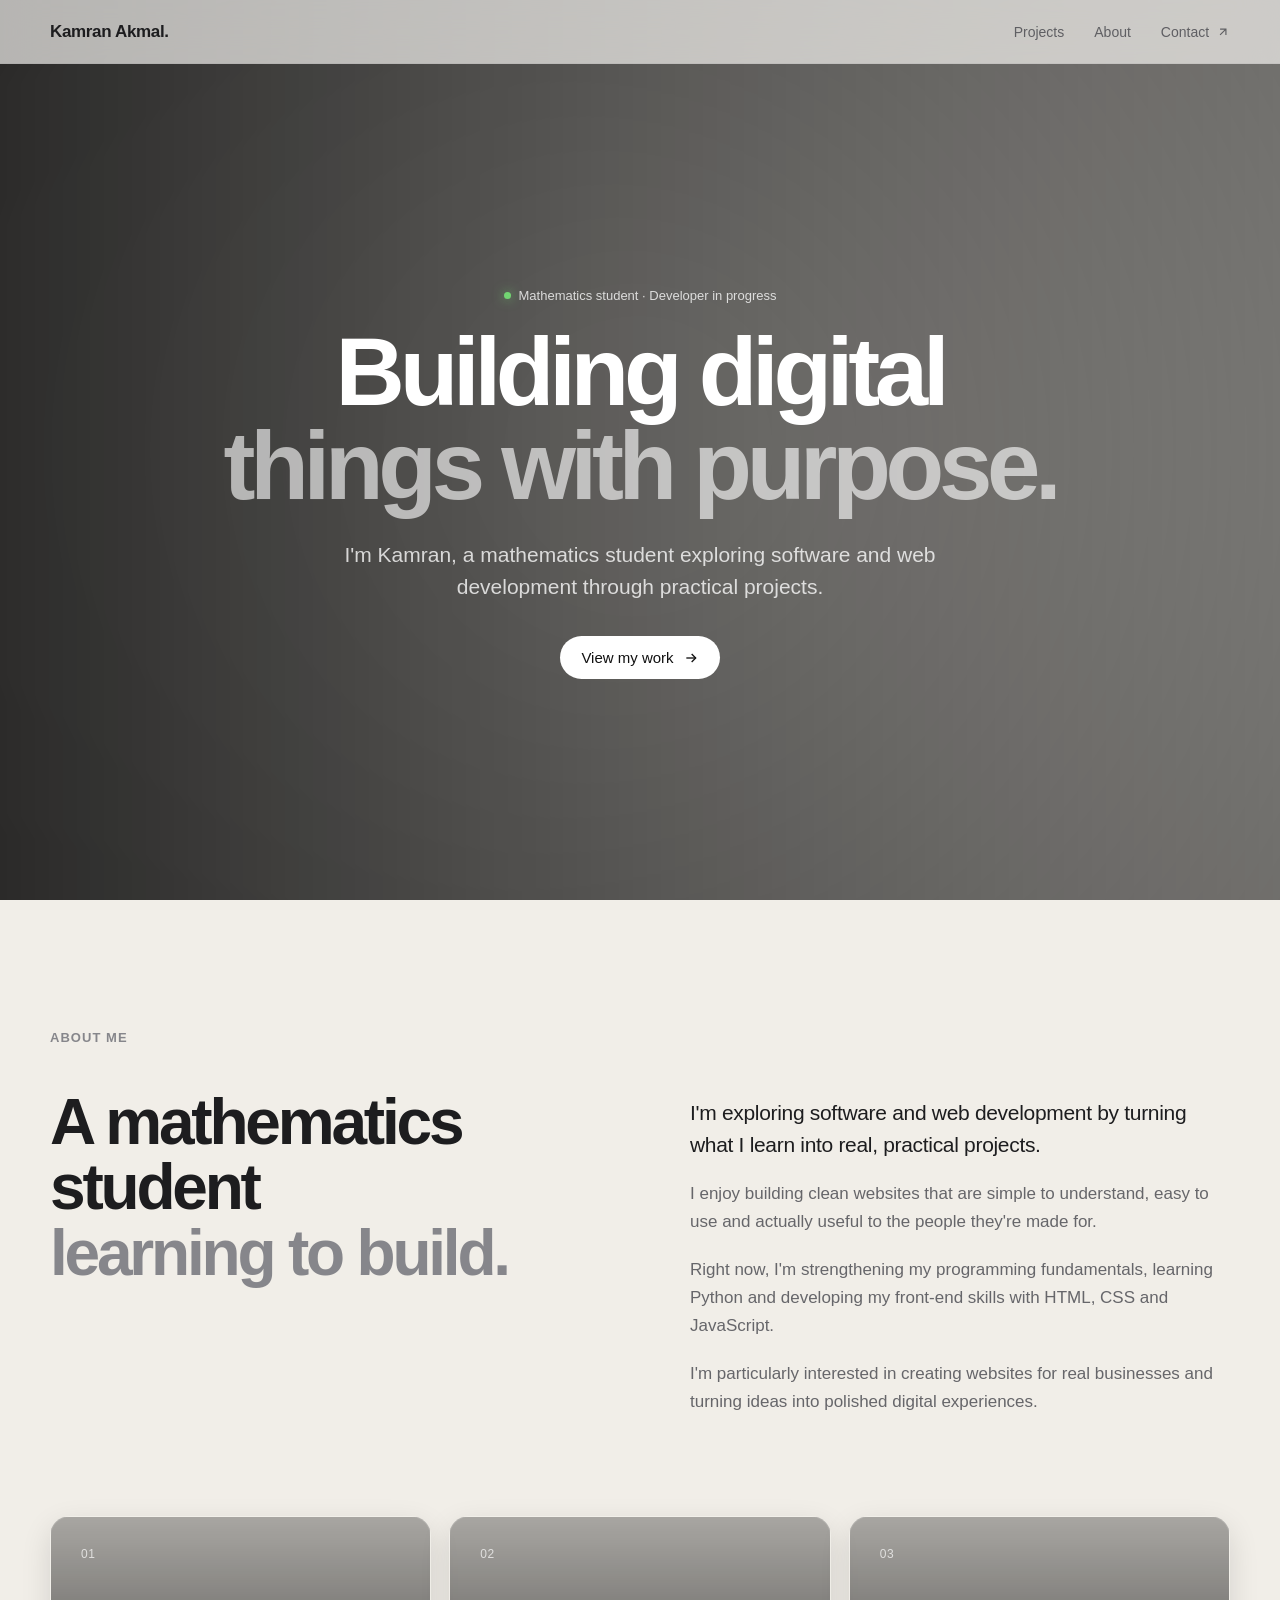
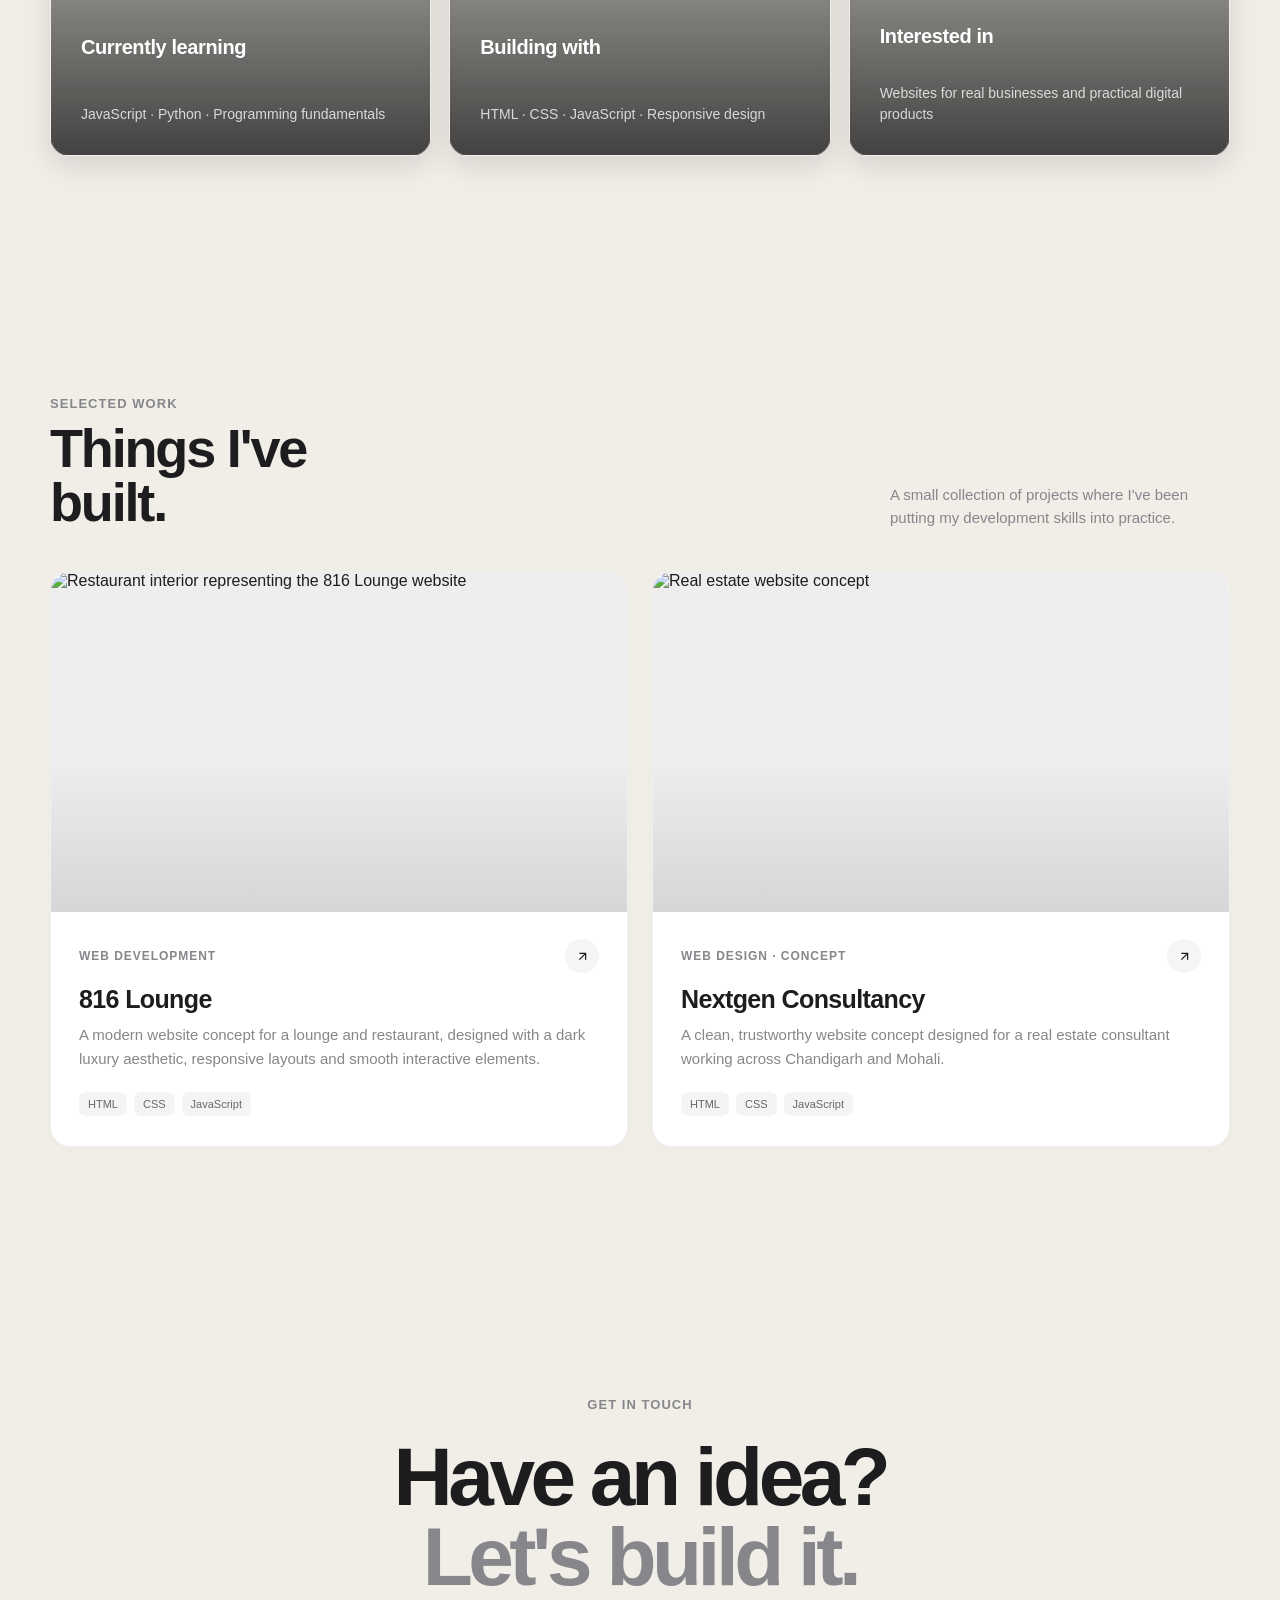
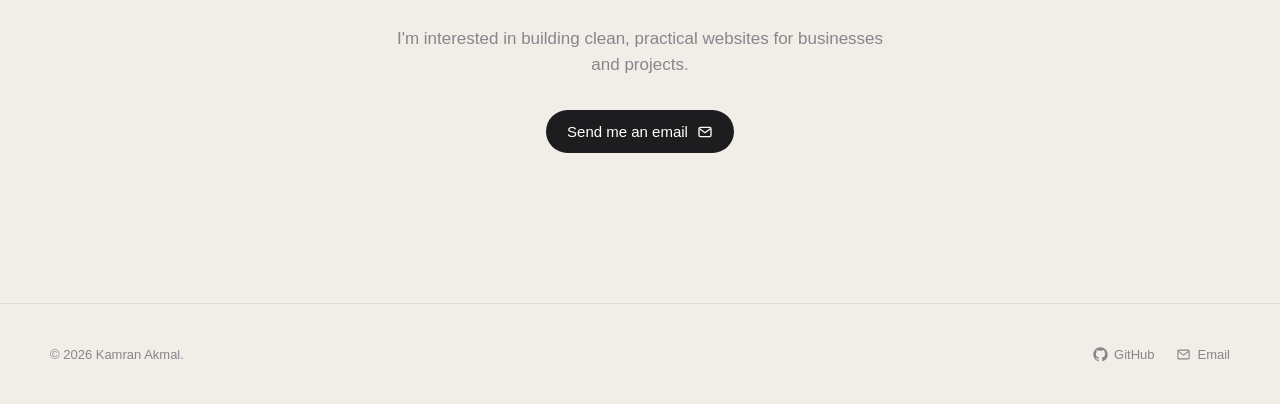
==== commit 8243a9ee: "Change project details for Nextgen Consultancy Updated project link and details for Nextgen Consulta" ====
--- a/index.html
+++ b/index.html
@@ -340,11 +340,14 @@
 
 
         <!-- PROJECT 2 -->
-              <div class="project-card reveal">
+ <a href="https://knmrnm.github.io/nextgen"
+   class="project-card reveal"
+   target="_blank"
+   rel="noopener">
 
     <div class="project-image">
         <img
-            src="YOUR-REAL-ESTATE-PREVIEW-IMAGE.jpg"
+            src="https://images.unsplash.com/photo-1560518883-ce09059eeffa?auto=format&fit=crop&w=1400&q=85""
             alt="Real estate website concept"
         >
     </div>
@@ -357,32 +360,25 @@
                 Web Design · Concept
             </span>
 
-            <a
-                href="https://YOUR-REAL-ESTATE-SITE-LINK"
-                class="project-arrow"
-                target="_blank"
-                rel="noopener"
-                aria-label="View real estate website"
-            >
+            <span class="project-arrow">
                 <svg viewBox="0 0 24 24"
                      fill="none"
                      stroke="currentColor"
                      stroke-width="2">
 
                     <path d="M7 17L17 7M7 7h10v10"/>
-
                 </svg>
-            </a>
+            </span>
 
         </div>
 
         <h3 class="project-title">
-            Real Estate Consultant Website
+            Nextgen Consultancy
         </h3>
 
         <p class="project-description">
             A clean, trustworthy website concept designed for
-            a real estate consultant working across Mumbai and Dubai.
+            a real estate consultant working across Chandigarh and Mohali.
         </p>
 
         <div class="project-tech">
@@ -393,7 +389,7 @@
 
     </div>
 
-</div>
+ </a>
 
     </section>
 
@@ -422,7 +418,7 @@
 
 
       <a
-        href="mailto:scholarsigma@gmail.com"
+        href="mailto:scholarssigma@gmail.com"
         class="contact-button"
       >
 
@@ -513,7 +509,7 @@
         </a>
 
 
-        <a href="mailto:scholarsigma@gmail.com">
+        <a href="mailto:scholarssigma@gmail.com">
 
           <svg viewBox="0 0 24 24"
                fill="none"
--- a/style.css
+++ b/style.css
@@ -1341,4 +1341,8 @@
   opacity: 1;
   transform: rotate(0deg) scale(1);
 }
-
+.project-card {
+    text-decoration: none;
+    color: inherit;
+}
+
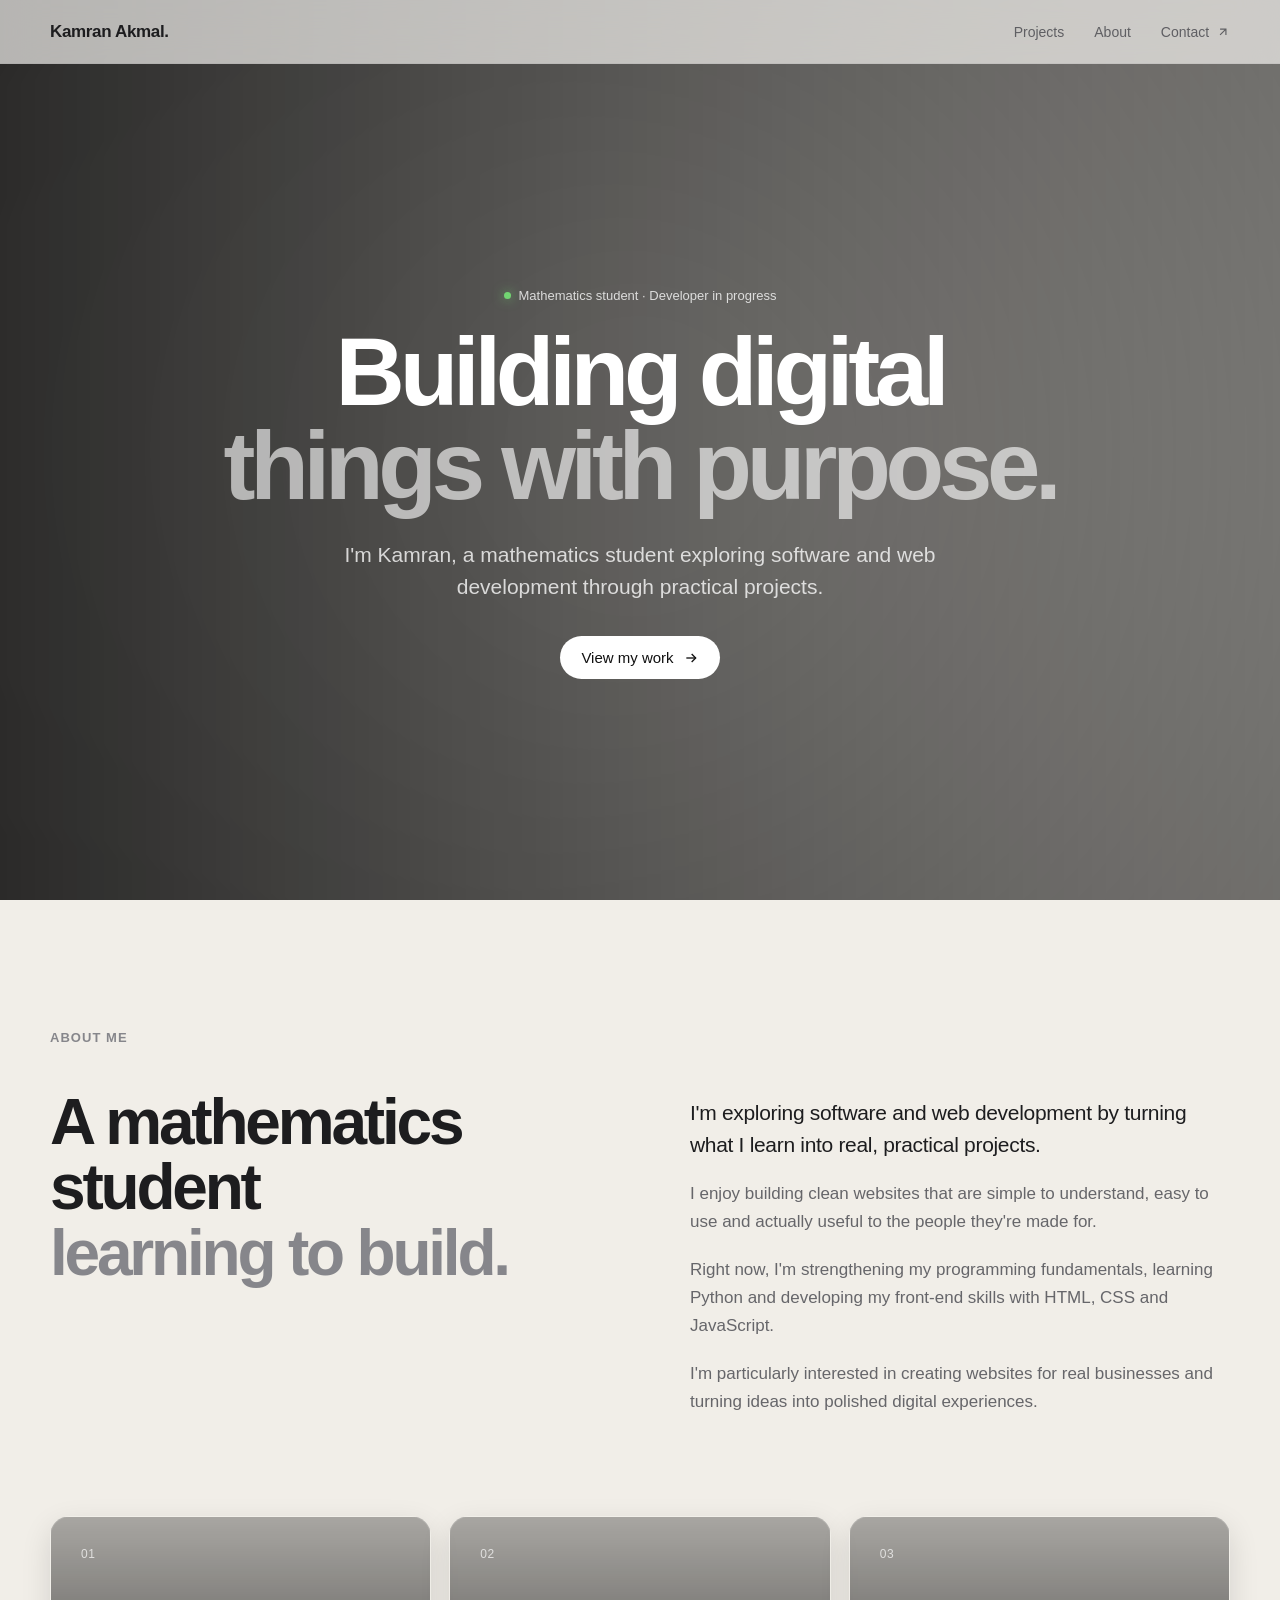
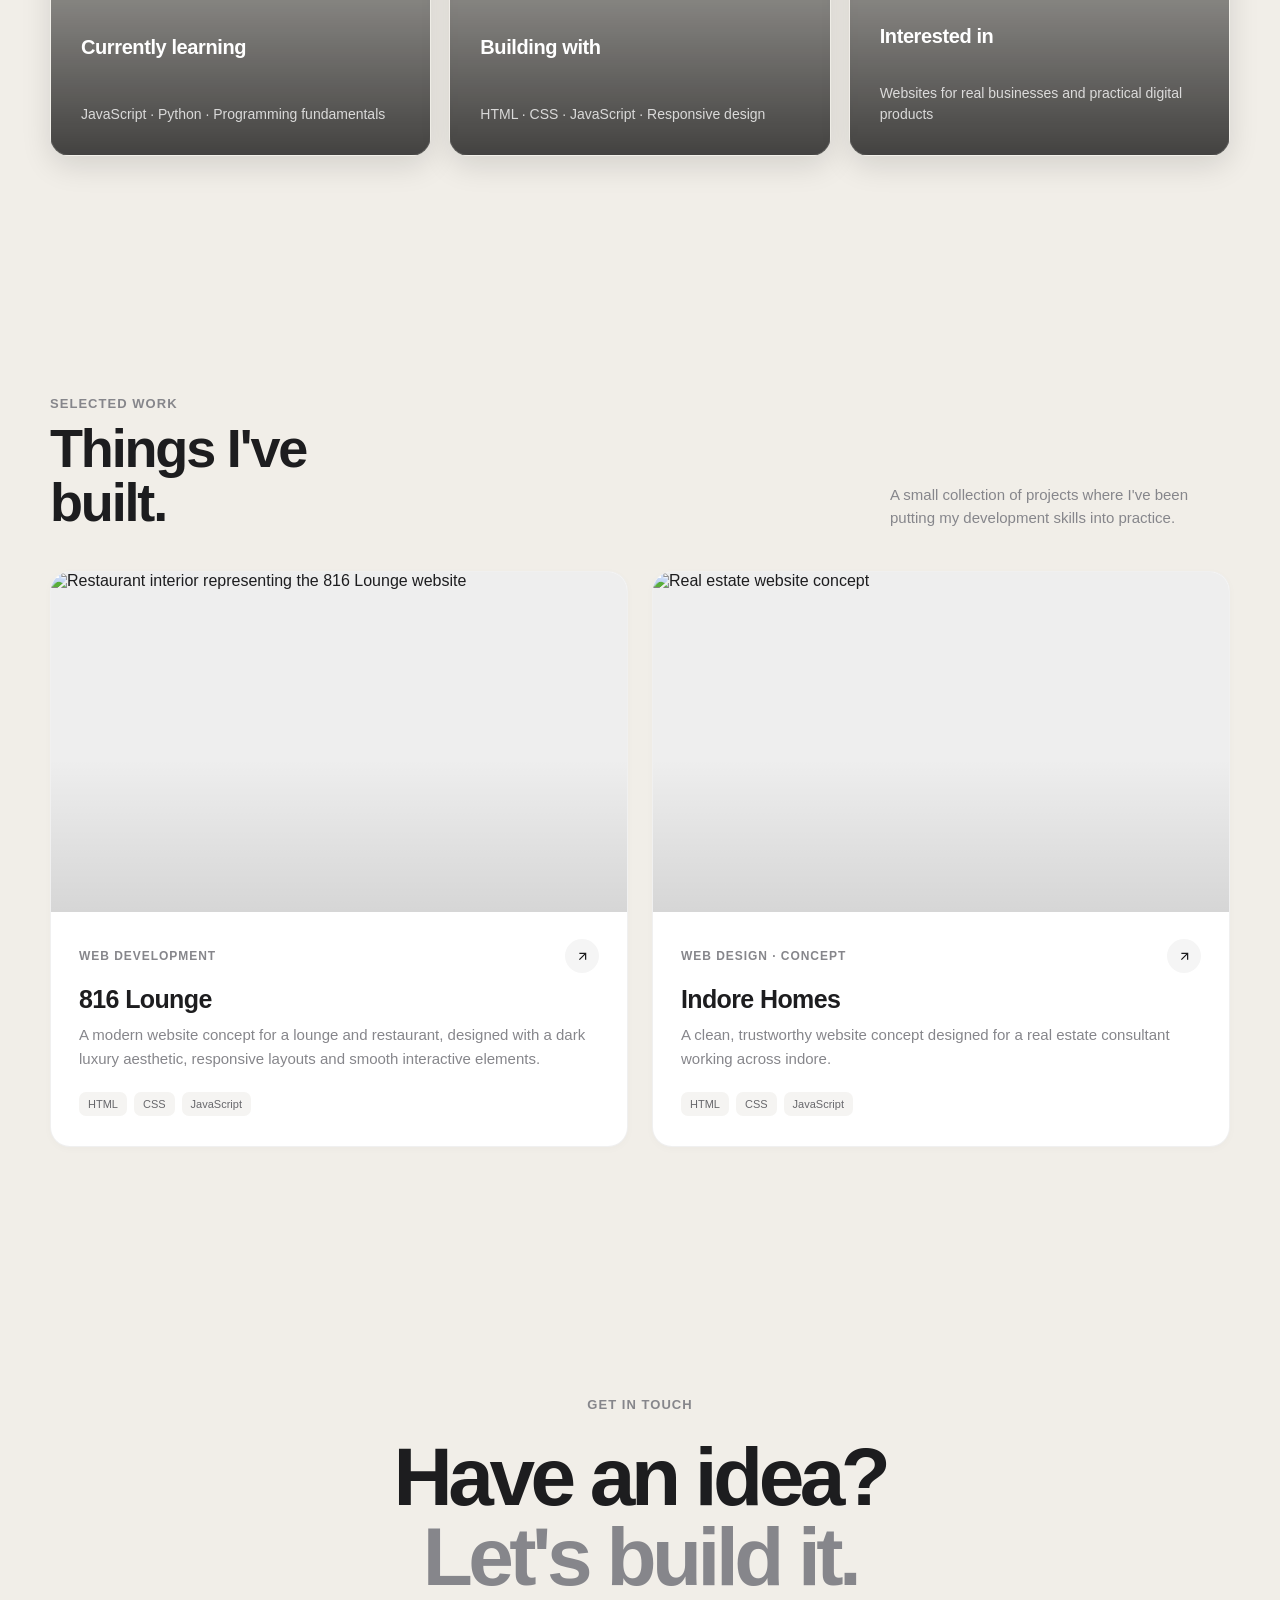
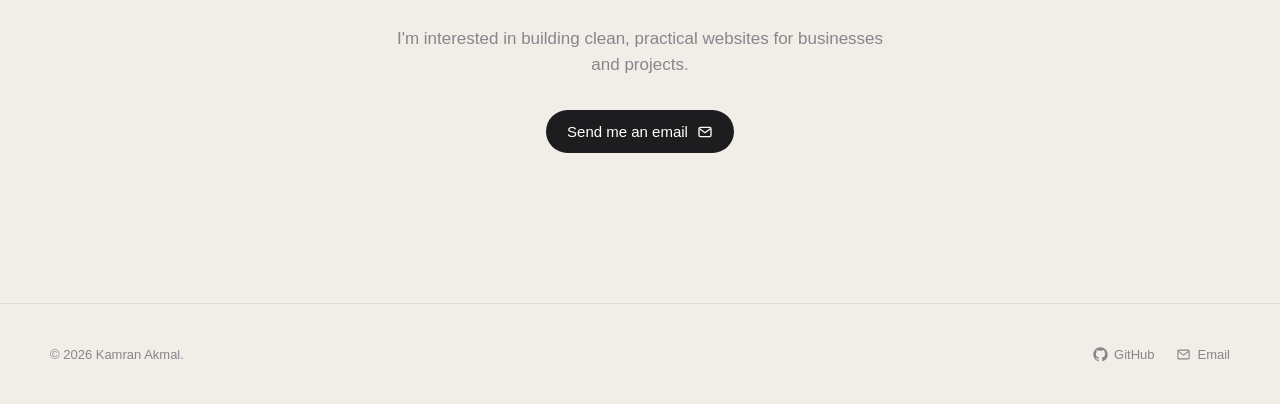
==== commit 1ea24549: "Change project details from Nextgen to Indore Homes Updated project link and details for Indore Home" ====
--- a/index.html
+++ b/index.html
@@ -340,7 +340,7 @@
 
 
         <!-- PROJECT 2 -->
- <a href="https://knmrnm.github.io/nextgen"
+ <a href="https://knmrnm.github.io/indorehomes/"
    class="project-card reveal"
    target="_blank"
    rel="noopener">
@@ -373,12 +373,12 @@
         </div>
 
         <h3 class="project-title">
-            Nextgen Consultancy
+            Indore Homes
         </h3>
 
         <p class="project-description">
             A clean, trustworthy website concept designed for
-            a real estate consultant working across Chandigarh and Mohali.
+            a real estate consultant working across indore.
         </p>
 
         <div class="project-tech">
